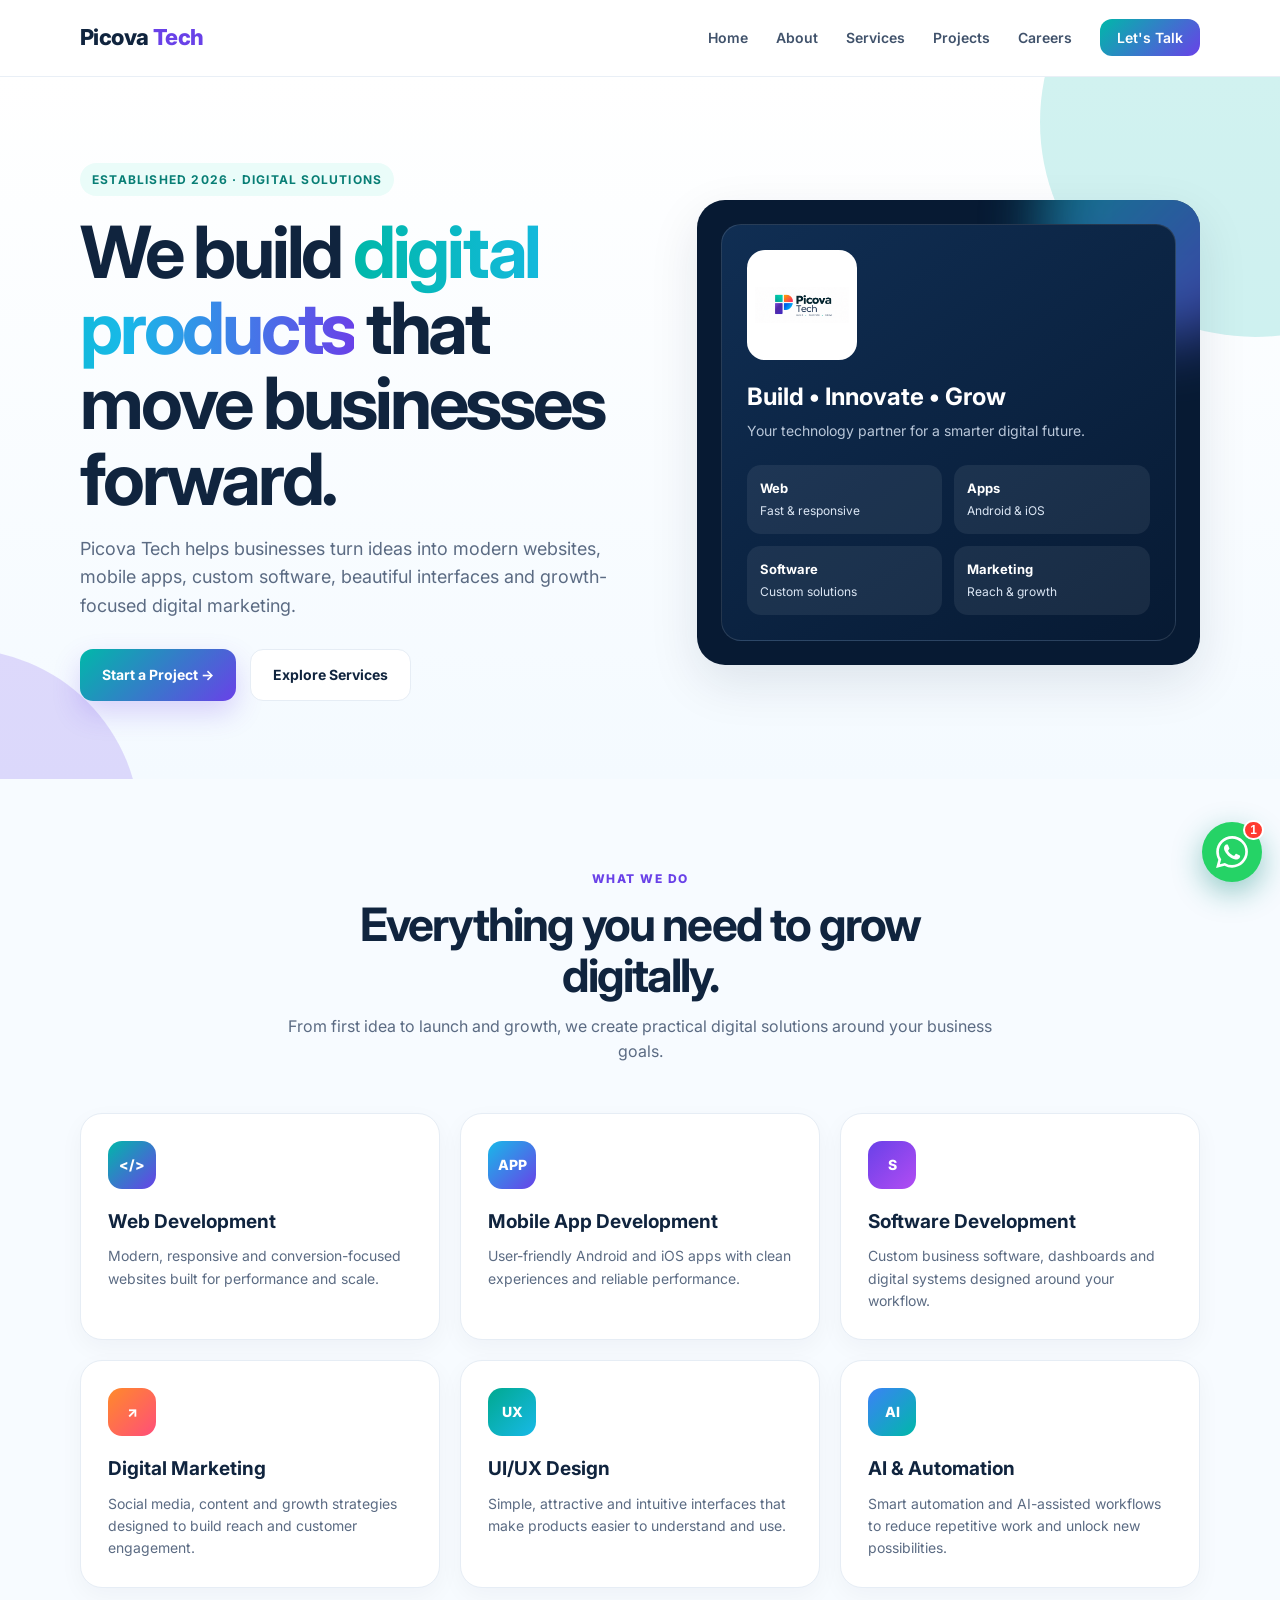
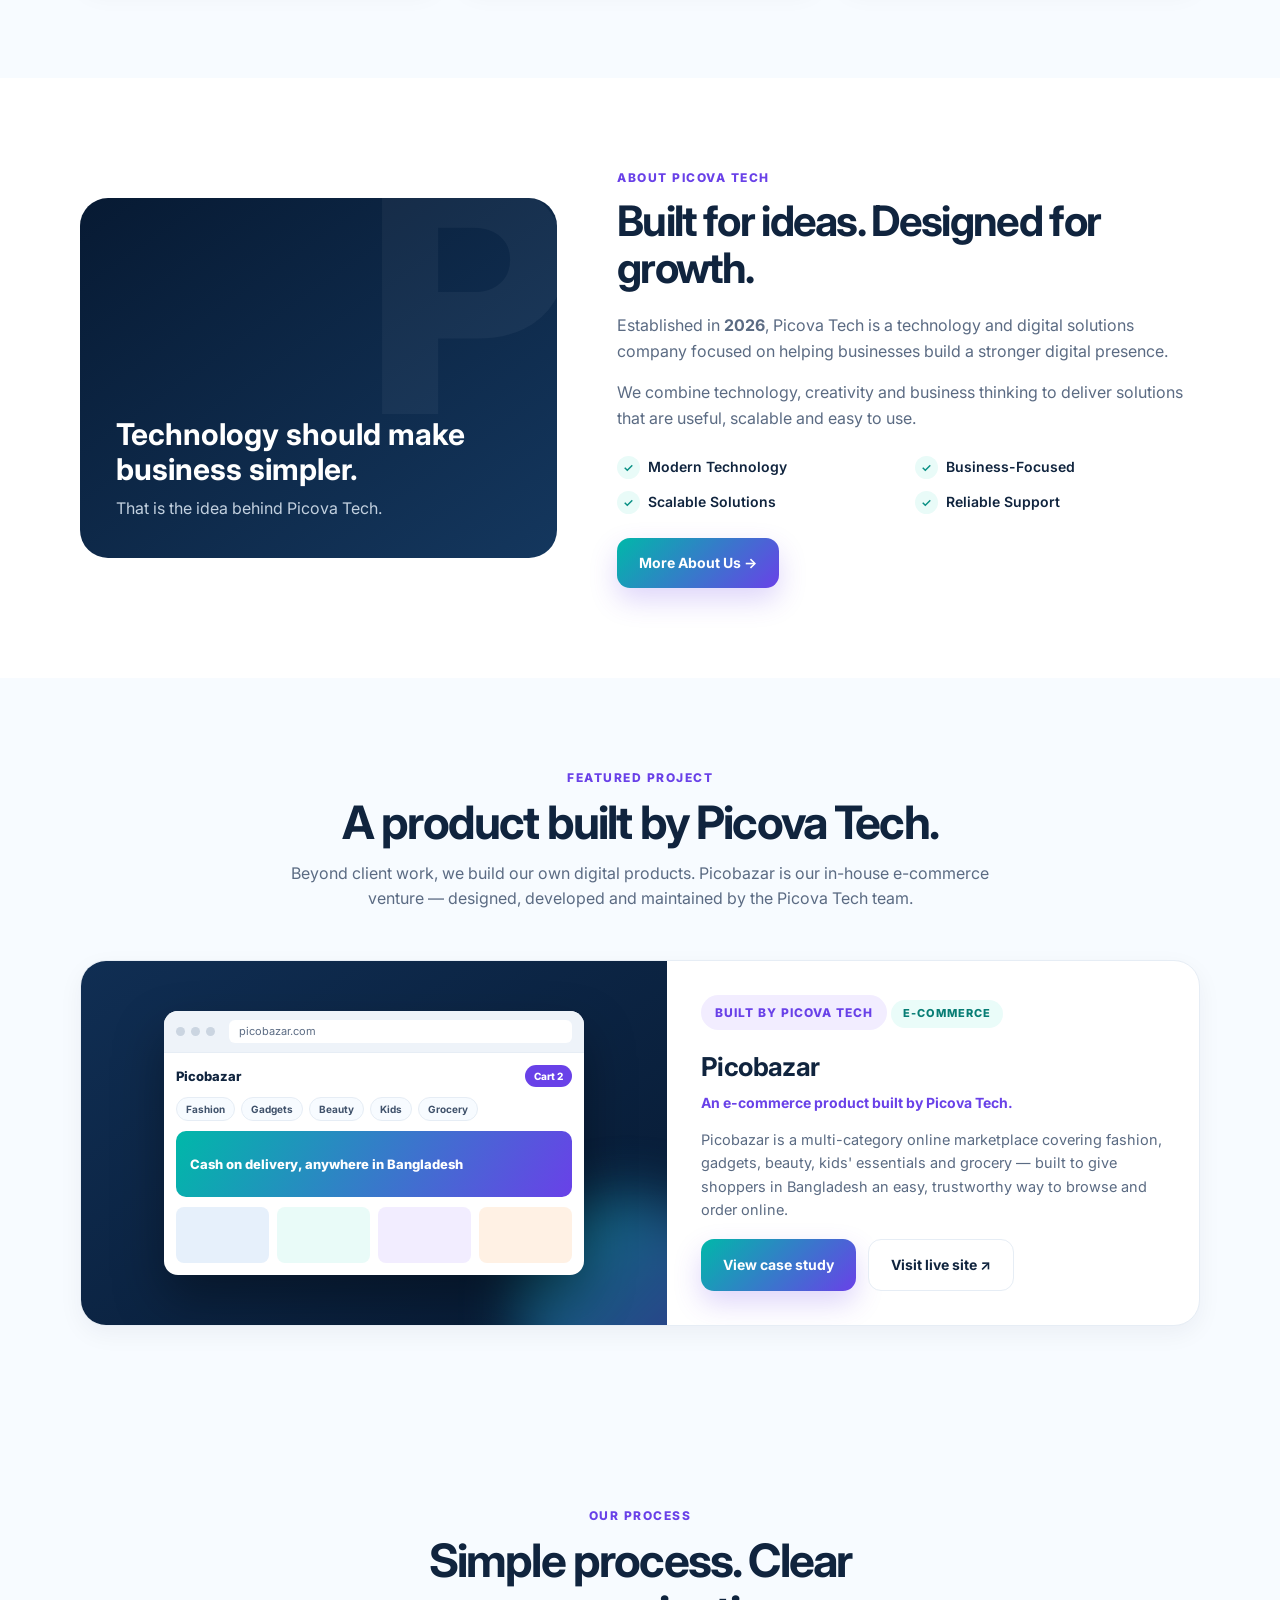
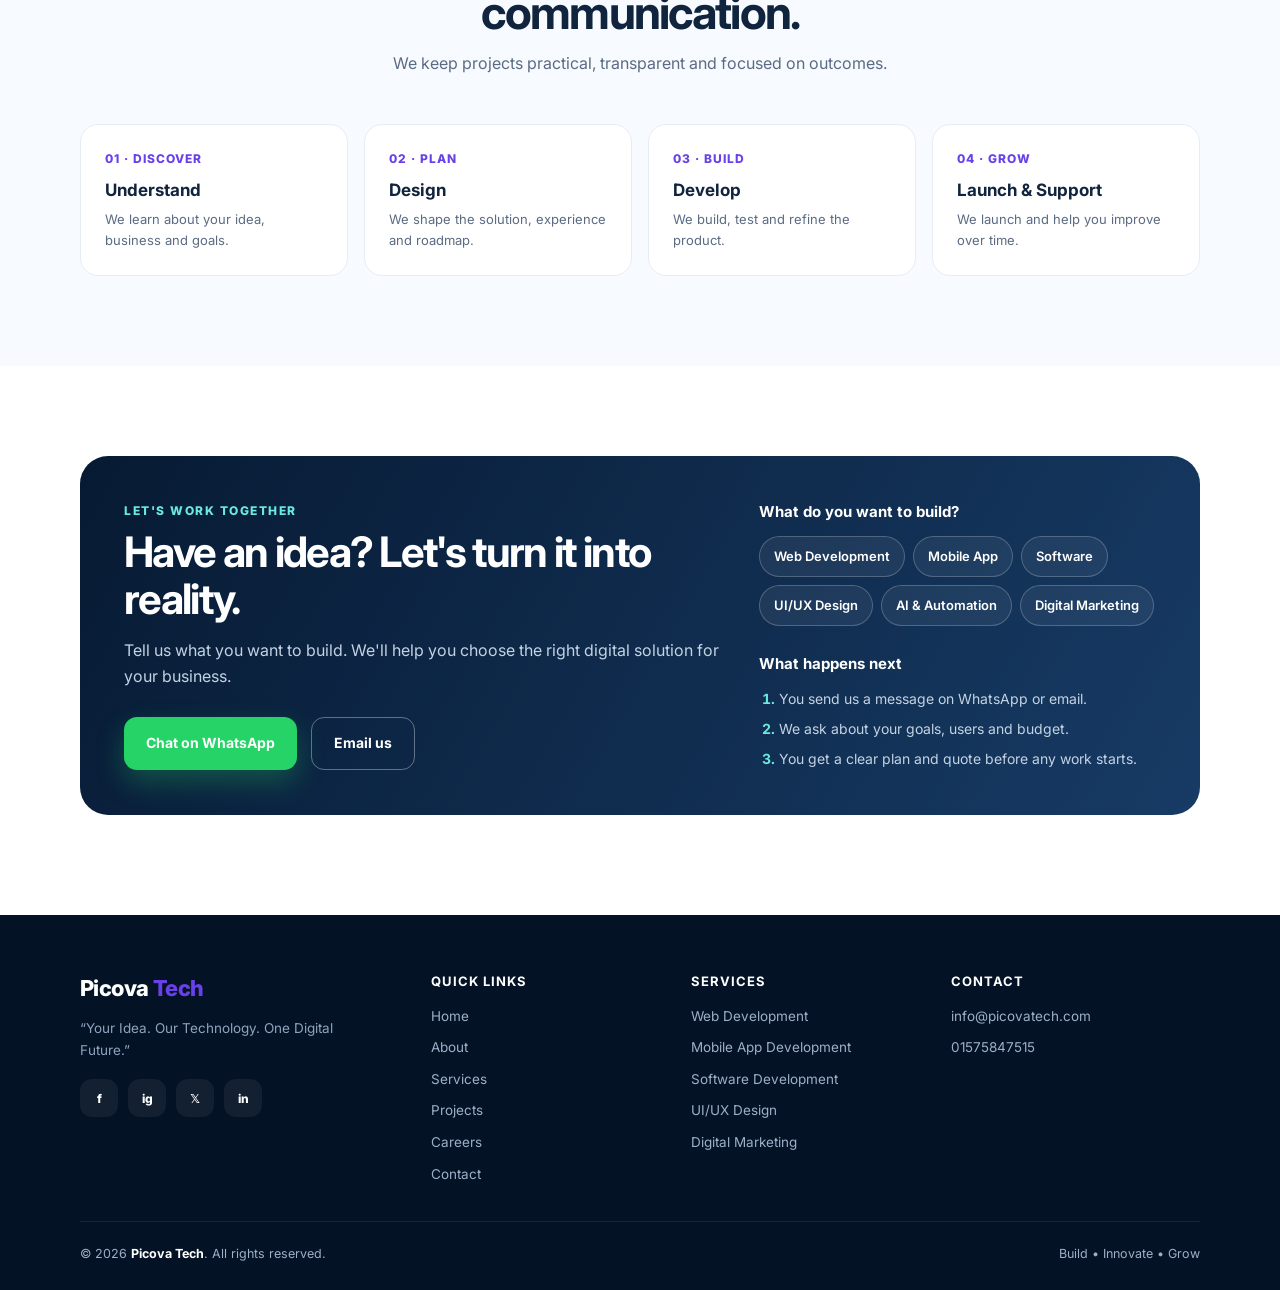
==== index.html @ dd943398 "Add files via upload" ====
<!doctype html>
<html lang="en">
<head>
  <meta charset="utf-8">
  <meta name="viewport" content="width=device-width, initial-scale=1, viewport-fit=cover">
  <meta name="theme-color" content="#071a33">
  <meta name="robots" content="index, follow">
  <link rel="canonical" href="https://www.picovatech.com/">
  <meta name="description" content="Picova Tech is a digital technology company offering web development, mobile app development, custom software, UI/UX design, AI &amp; automation, and digital marketing services. Established in 2026.">
  <title>Picova Tech | Web, App &amp; Software Development Company</title>
  <meta property="og:type" content="website">
  <meta property="og:site_name" content="Picova Tech">
  <meta property="og:title" content="Picova Tech | Web, App &amp; Software Development Company">
  <meta property="og:description" content="Modern web, mobile app, custom software, UI/UX, AI automation and digital marketing solutions by Picova Tech.">
  <meta property="og:url" content="https://www.picovatech.com/">
  <meta property="og:image" content="https://www.picovatech.com/og-image.png">
  <meta name="twitter:card" content="summary_large_image">
  <meta name="twitter:title" content="Picova Tech | Web, App &amp; Software Development Company">
  <meta name="twitter:description" content="Modern digital solutions for businesses: web, apps, software, UI/UX, AI automation and digital marketing.">
  <meta name="twitter:image" content="https://www.picovatech.com/og-image.png">
  <link rel="icon" type="image/svg+xml" href="favicon.svg">
  <link rel="preconnect" href="https://fonts.googleapis.com">
  <link rel="preconnect" href="https://fonts.gstatic.com" crossorigin>
  <link href="https://fonts.googleapis.com/css2?family=Inter:wght@400;500;600;700;800&display=swap" rel="stylesheet">
  <link rel="stylesheet" href="styles.css">

  <script type="application/ld+json">
  {
    "@context": "https://schema.org",
    "@type": "Organization",
    "name": "Picova Tech",
    "url": "https://www.picovatech.com/",
    "logo": "https://www.picovatech.com/og-image.png",
    "email": "info@picovatech.com",
    "telephone": "+8801575847515",
    "description": "Digital technology company offering web development, mobile app development, custom software, UI/UX design, AI & automation, and digital marketing services.",
    "foundingDate": "2026",
    "address": { "@type": "PostalAddress", "addressCountry": "BD" },
    "contactPoint": {
      "@type": "ContactPoint",
      "telephone": "+8801575847515",
      "email": "info@picovatech.com",
      "contactType": "customer support"
    },
    "sameAs": [
      "https://www.facebook.com/picovatech/",
      "https://www.instagram.com/picovatech/",
      "https://x.com/picovatech/",
      "https://www.linkedin.com/company/picovatech/"
    ]
  }
  </script>
</head>
<body>
<a class="skip" href="#home">Skip to content</a>

<header>
  <div class="container nav">
    <a class="brand" href="#home">Picova <span>Tech</span></a>
    <nav aria-label="Main">
      <ul id="menu">
        <li><a href="#home">Home</a></li>
        <li><a href="about.html">About</a></li>
        <li><a href="#services">Services</a></li>
        <li><a href="projects.html">Projects</a></li>
        <li><a href="careers.html">Careers</a></li>
        <li><a href="#contact" class="nav-cta">Let's Talk</a></li>
      </ul>
    </nav>
    <button class="menu-btn" type="button" aria-label="Open menu" aria-expanded="false" aria-controls="menu">☰</button>
  </div>
</header>

<main>
<section class="hero" id="home">
  <div class="container hero-grid">
    <div>
      <span class="eyebrow">Established 2026 · Digital Solutions</span>
      <h1>We build <span class="gradient">digital products</span> that move businesses forward.</h1>
      <p>Picova Tech helps businesses turn ideas into modern websites, mobile apps, custom software, beautiful interfaces and growth-focused digital marketing.</p>
      <div class="buttons">
        <a class="btn btn-primary" href="#contact">Start a Project →</a>
        <a class="btn btn-light" href="#services">Explore Services</a>
      </div>
    </div>
    <div class="hero-card">
      <div class="mock">
        <img class="mock-logo" src="picova-tech-logo.png" onerror="this.onerror=null;this.src='/favicon.svg'" width="110" height="110" alt="Picova Tech logo" loading="eager">
        <h3>Build • Innovate • Grow</h3>
        <p>Your technology partner for a smarter digital future.</p>
        <div class="mini-grid">
          <div class="mini"><b>Web</b>Fast &amp; responsive</div>
          <div class="mini"><b>Apps</b>Android &amp; iOS</div>
          <div class="mini"><b>Software</b>Custom solutions</div>
          <div class="mini"><b>Marketing</b>Reach &amp; growth</div>
        </div>
      </div>
    </div>
  </div>
</section>

<section class="services" id="services" aria-labelledby="services-title">
  <div class="container">
    <div class="section-head">
      <div class="kicker">What we do</div>
      <h2 id="services-title">Everything you need to grow digitally.</h2>
      <p>From first idea to launch and growth, we create practical digital solutions around your business goals.</p>
    </div>
    <div class="cards">
      <article class="card"><div class="icon" aria-hidden="true">&lt;/&gt;</div><h3>Web Development</h3><p>Modern, responsive and conversion-focused websites built for performance and scale.</p></article>
      <article class="card"><div class="icon" aria-hidden="true">APP</div><h3>Mobile App Development</h3><p>User-friendly Android and iOS apps with clean experiences and reliable performance.</p></article>
      <article class="card"><div class="icon" aria-hidden="true">S</div><h3>Software Development</h3><p>Custom business software, dashboards and digital systems designed around your workflow.</p></article>
      <article class="card"><div class="icon" aria-hidden="true">↗</div><h3>Digital Marketing</h3><p>Social media, content and growth strategies designed to build reach and customer engagement.</p></article>
      <article class="card"><div class="icon" aria-hidden="true">UX</div><h3>UI/UX Design</h3><p>Simple, attractive and intuitive interfaces that make products easier to understand and use.</p></article>
      <article class="card"><div class="icon" aria-hidden="true">AI</div><h3>AI &amp; Automation</h3><p>Smart automation and AI-assisted workflows to reduce repetitive work and unlock new possibilities.</p></article>
    </div>
  </div>
</section>

<section id="about">
  <div class="container about-grid">
    <div class="about-panel">
      <h3>Technology should make business simpler.</h3>
      <p>That is the idea behind Picova Tech.</p>
    </div>
    <div class="about-copy">
      <div class="section-head">
        <div class="kicker">About Picova Tech</div>
        <h2>Built for ideas. Designed for growth.</h2>
      </div>
      <p>Established in <strong>2026</strong>, Picova Tech is a technology and digital solutions company focused on helping businesses build a stronger digital presence.</p>
      <p>We combine technology, creativity and business thinking to deliver solutions that are useful, scalable and easy to use.</p>
      <div class="ticks">
        <div class="tick">Modern Technology</div>
        <div class="tick">Business-Focused</div>
        <div class="tick">Scalable Solutions</div>
        <div class="tick">Reliable Support</div>
      </div>
      <div class="buttons" style="margin-top:8px">
        <a class="btn btn-primary" href="about.html">More About Us →</a>
      </div>
    </div>
  </div>
</section>

<section class="featured-project" id="featured-project" aria-labelledby="featured-project-title">
  <div class="container">
    <div class="section-head">
      <div class="kicker">Featured project</div>
      <h2 id="featured-project-title">A product built by Picova Tech.</h2>
      <p>Beyond client work, we build our own digital products. Picobazar is our in-house e-commerce venture &mdash; designed, developed and maintained by the Picova Tech team.</p>
    </div>
    <div class="project-card">
      <div class="project-media has-mock">
        <div class="browser" role="img" aria-label="Picobazar storefront preview">
          <div class="browser-bar"><i></i><i></i><i></i><span class="browser-url">picobazar.com</span></div>
          <div class="shop">
            <div class="shop-nav">Picobazar<span>Cart 2</span></div>
            <div class="shop-chips"><b>Fashion</b><b>Gadgets</b><b>Beauty</b><b>Kids</b><b>Grocery</b></div>
            <div class="shop-banner">Cash on delivery, anywhere in Bangladesh</div>
            <div class="shop-grid"><div></div><div></div><div></div><div></div></div>
          </div>
        </div>
      </div>
      <div class="project-body">
        <span class="rel-badge">Built by Picova Tech</span>
        <span class="project-cat">E-commerce</span>
        <h3>Picobazar</h3>
        <p class="project-tagline">An e-commerce product built by Picova Tech.</p>
        <p class="desc">Picobazar is a multi-category online marketplace covering fashion, gadgets, beauty, kids' essentials and grocery &mdash; built to give shoppers in Bangladesh an easy, trustworthy way to browse and order online.</p>
        <div class="project-actions">
          <a class="btn btn-primary" href="picobazar.html">View case study</a>
          <a class="btn btn-light" href="https://picobazar.com/" target="_blank" rel="noopener noreferrer">Visit live site ↗</a>
        </div>
      </div>
    </div>
  </div>
</section>

<section class="process" id="process">
  <div class="container">
    <div class="section-head">
      <div class="kicker">Our process</div>
      <h2>Simple process. Clear communication.</h2>
      <p>We keep projects practical, transparent and focused on outcomes.</p>
    </div>
    <div class="steps">
      <div class="step"><div class="num">01 · DISCOVER</div><h3>Understand</h3><p>We learn about your idea, business and goals.</p></div>
      <div class="step"><div class="num">02 · PLAN</div><h3>Design</h3><p>We shape the solution, experience and roadmap.</p></div>
      <div class="step"><div class="num">03 · BUILD</div><h3>Develop</h3><p>We build, test and refine the product.</p></div>
      <div class="step"><div class="num">04 · GROW</div><h3>Launch &amp; Support</h3><p>We launch and help you improve over time.</p></div>
    </div>
  </div>
</section>

<section class="contact" id="contact">
  <div class="container">
    <div class="contact-box">
      <div>
        <div class="kicker">Let's work together</div>
        <h2>Have an idea? Let's turn it into reality.</h2>
        <p>Tell us what you want to build. We'll help you choose the right digital solution for your business.</p>
        <div class="buttons">
          <a class="btn btn-primary" href="https://wa.me/8801575847515?text=Hello%20Picova%20Tech!%20I%20have%20a%20project%20idea." target="_blank" rel="noopener noreferrer">Chat on WhatsApp</a>
          <a class="btn btn-ghost" href="mailto:info@picovatech.com?subject=New%20project%20enquiry">Email us</a>
        </div>
      </div>
      <div class="contact-side">
        <h3>What do you want to build?</h3>
        <div class="picks"><a class="pick" href="https://wa.me/8801575847515?text=Hello%20Picova%20Tech%21%20I%20am%20interested%20in%20Web%20Development." target="_blank" rel="noopener noreferrer">Web Development</a><a class="pick" href="https://wa.me/8801575847515?text=Hello%20Picova%20Tech%21%20I%20am%20interested%20in%20Mobile%20App." target="_blank" rel="noopener noreferrer">Mobile App</a><a class="pick" href="https://wa.me/8801575847515?text=Hello%20Picova%20Tech%21%20I%20am%20interested%20in%20Software." target="_blank" rel="noopener noreferrer">Software</a><a class="pick" href="https://wa.me/8801575847515?text=Hello%20Picova%20Tech%21%20I%20am%20interested%20in%20UI/UX%20Design." target="_blank" rel="noopener noreferrer">UI/UX Design</a><a class="pick" href="https://wa.me/8801575847515?text=Hello%20Picova%20Tech%21%20I%20am%20interested%20in%20AI%20%26%20Automation." target="_blank" rel="noopener noreferrer">AI &amp; Automation</a><a class="pick" href="https://wa.me/8801575847515?text=Hello%20Picova%20Tech%21%20I%20am%20interested%20in%20Digital%20Marketing." target="_blank" rel="noopener noreferrer">Digital Marketing</a></div>
        <h3>What happens next</h3>
        <ol class="next">
          <li>You send us a message on WhatsApp or email.</li>
          <li>We ask about your goals, users and budget.</li>
          <li>You get a clear plan and quote before any work starts.</li>
        </ol>
      </div>
    </div>
  </div>
</section>
</main>

<footer>
  <div class="container">
    <div class="footer-grid">
      <div class="footer-brand">
        <a class="brand" href="#home">Picova <span>Tech</span></a>
        <p>&ldquo;Your Idea. Our Technology. One Digital Future.&rdquo;</p>
        <div class="social">
          <a href="https://www.facebook.com/picovatech/" target="_blank" rel="noopener noreferrer" aria-label="Picova Tech on Facebook">f</a>
          <a href="https://www.instagram.com/picovatech/" target="_blank" rel="noopener noreferrer" aria-label="Picova Tech on Instagram">ig</a>
          <a href="https://x.com/picovatech/" target="_blank" rel="noopener noreferrer" aria-label="Picova Tech on X">𝕏</a>
          <a href="https://www.linkedin.com/company/picovatech/" target="_blank" rel="noopener noreferrer" aria-label="Picova Tech on LinkedIn">in</a>
        </div>
      </div>
      <div class="footer-col">
        <h4>Quick Links</h4>
        <ul>
          <li><a href="#home">Home</a></li>
          <li><a href="about.html">About</a></li>
          <li><a href="#services">Services</a></li>
          <li><a href="projects.html">Projects</a></li>
          <li><a href="careers.html">Careers</a></li>
          <li><a href="#contact">Contact</a></li>
        </ul>
      </div>
      <div class="footer-col">
        <h4>Services</h4>
        <ul>
          <li><a href="#services">Web Development</a></li>
          <li><a href="#services">Mobile App Development</a></li>
          <li><a href="#services">Software Development</a></li>
          <li><a href="#services">UI/UX Design</a></li>
          <li><a href="#services">Digital Marketing</a></li>
        </ul>
      </div>
      <div class="footer-col">
        <h4>Contact</h4>
        <ul>
          <li class="contact-item"><a href="mailto:info@picovatech.com">info@picovatech.com</a></li>
          <li class="contact-item"><a href="tel:+8801575847515">01575847515</a></li>
        </ul>
      </div>
    </div>
    <div class="foot-bottom">
      <div>© <span id="year">2026</span> <strong style="color:#fff">Picova Tech</strong>. All rights reserved.</div>
      <div>Build • Innovate • Grow</div>
    </div>
  </div>
</footer>

<!-- ===== WhatsApp chat widget ===== -->
<div class="wa-teaser" id="waTeaser" role="status">
  <span class="wa-teaser-text">👋 Have a project in mind? Chat with us on WhatsApp.</span>
  <button type="button" aria-label="Dismiss">×</button>
</div>

<section class="wa-panel" id="waPanel" role="dialog" aria-label="Chat with Picova Tech on WhatsApp" aria-hidden="true" style="padding:0">
  <div class="wa-head">
    <div class="wa-avatar" aria-hidden="true">P</div>
    <div class="wa-head-info"><strong>Picova Tech</strong><span>Online on WhatsApp</span></div>
    <button class="wa-close" type="button" aria-label="Close chat">×</button>
  </div>
  <div class="wa-body" id="waBody" aria-live="polite"></div>
  <div class="wa-foot">
    <div class="wa-form">
      <textarea class="wa-input" id="waInput" rows="1" placeholder="Type your message…" aria-label="Your message"></textarea>
      <button class="wa-send" id="waSend" type="button" aria-label="Send on WhatsApp">
        <svg viewBox="0 0 24 24" aria-hidden="true"><path d="M2.01 21 23 12 2.01 3 2 10l15 2-15 2z"/></svg>
      </button>
    </div>
    <p class="wa-note">Your message will open in WhatsApp.</p>
  </div>
</section>

<button class="wa-fab" id="waFab" type="button" aria-label="Chat on WhatsApp" aria-expanded="false" aria-controls="waPanel">
  <svg viewBox="0 0 24 24" aria-hidden="true"><path d="M17.472 14.382c-.297-.149-1.758-.867-2.03-.967-.273-.099-.471-.148-.67.15-.197.297-.767.966-.94 1.164-.173.199-.347.223-.644.075-.297-.15-1.255-.463-2.39-1.475-.883-.788-1.48-1.761-1.653-2.059-.173-.297-.018-.458.13-.606.134-.133.298-.347.446-.52.149-.174.198-.298.298-.497.099-.198.05-.371-.025-.52-.075-.149-.669-1.612-.916-2.207-.242-.579-.487-.5-.669-.51-.173-.008-.371-.01-.57-.01-.198 0-.52.074-.792.372-.272.297-1.04 1.016-1.04 2.479 0 1.462 1.065 2.875 1.213 3.074.149.198 2.096 3.2 5.077 4.487.709.306 1.262.489 1.694.625.712.227 1.36.195 1.871.118.571-.085 1.758-.719 2.006-1.413.248-.694.248-1.289.173-1.413-.074-.124-.272-.198-.57-.347m-5.421 7.403h-.004a9.87 9.87 0 01-5.031-1.378l-.361-.214-3.741.982.998-3.648-.235-.374a9.86 9.86 0 01-1.51-5.26c.001-5.45 4.436-9.884 9.888-9.884 2.64 0 5.122 1.03 6.988 2.898a9.825 9.825 0 012.893 6.994c-.003 5.45-4.437 9.884-9.885 9.884m8.413-18.297A11.815 11.815 0 0012.05 0C5.495 0 .16 5.335.157 11.892c0 2.096.547 4.142 1.588 5.945L.057 24l6.305-1.654a11.882 11.882 0 005.683 1.448h.005c6.554 0 11.89-5.335 11.893-11.893a11.821 11.821 0 00-3.48-8.413z"/></svg>
  <span class="wa-x" aria-hidden="true">×</span>
  <span class="wa-badge" id="waBadge">1</span>
</button>

<script src="main.js" defer></script>
</body>
</html>
---- styles.css ----
:root{
      --navy:#071a33;--ink:#10243e;--muted:#5b6b83;--teal:#00b8a9;--cyan:#18b9e8;--purple:#6941e8;--orange:#ff8a2a;
      --bg:#f7fbff;--white:#fff;--line:#e6edf5;--shadow:0 18px 50px rgba(8,29,57,.10);
      --wa:#25d366;--wa-dark:#128c7e;--header-h:76px
    }
    *,*::before,*::after{box-sizing:border-box}
    html{scroll-behavior:smooth;-webkit-text-size-adjust:100%}
    body{margin:0;font-family:Inter,system-ui,-apple-system,"Segoe UI",Roboto,sans-serif;color:var(--ink);background:var(--white);line-height:1.6;overflow-x:hidden}
    img{max-width:100%;height:auto}
    a{text-decoration:none;color:inherit}
    .container{width:min(1120px,92%);margin-inline:auto}
    :focus-visible{outline:3px solid var(--purple);outline-offset:3px;border-radius:6px}
    .skip{position:absolute;left:-999px;top:8px;background:#fff;color:var(--navy);padding:10px 14px;border-radius:8px;z-index:100;font-weight:700}
    .skip:focus{left:8px}

    /* Header */
    header{position:sticky;top:0;z-index:40;background:rgba(255,255,255,.92);-webkit-backdrop-filter:blur(14px);backdrop-filter:blur(14px);border-bottom:1px solid rgba(230,237,245,.85)}
    .nav{height:var(--header-h);display:flex;align-items:center;justify-content:space-between;gap:16px}
    .brand{font-weight:800;font-size:22px;letter-spacing:-.6px;white-space:nowrap}
    .brand span{color:var(--purple)}
    nav ul{display:flex;align-items:center;gap:28px;list-style:none;margin:0;padding:0;font-size:14px;font-weight:600;color:#40526b}
    nav a:hover{color:var(--purple)}
    nav a.nav-cta{padding:10px 17px;border-radius:12px;color:#fff;background:linear-gradient(135deg,var(--teal),var(--purple))}
    nav a.nav-cta:hover{color:#fff;filter:brightness(1.06)}
    .menu-btn{display:none;width:44px;height:44px;border:1px solid var(--line);background:#fff;border-radius:12px;font-size:22px;line-height:1;cursor:pointer;color:var(--navy);place-items:center}

    /* Hero */
    section{padding:90px 0;scroll-margin-top:var(--header-h)}
    .hero{position:relative;overflow:hidden;background:linear-gradient(180deg,#fff 0%,#f4faff 100%);padding:86px 0 78px}
    .hero::before,.hero::after{content:"";position:absolute;border-radius:50%;opacity:.18;pointer-events:none}
    .hero::before{width:430px;height:430px;background:var(--teal);right:-190px;top:-170px}
    .hero::after{width:360px;height:360px;background:var(--purple);left:-220px;bottom:-230px}
    .hero-grid{display:grid;grid-template-columns:1.05fr .95fr;gap:60px;align-items:center;position:relative;z-index:1}
    .eyebrow{display:inline-flex;gap:8px;align-items:center;padding:7px 12px;border-radius:999px;background:#eafcf9;color:#087e75;font-size:12px;font-weight:700;text-transform:uppercase;letter-spacing:1.2px}
    .hero h1{font-size:clamp(38px,7.2vw,72px);line-height:1.05;letter-spacing:-.045em;margin:18px 0;overflow-wrap:break-word}
    .gradient{background:linear-gradient(90deg,var(--teal),var(--cyan),var(--purple));-webkit-background-clip:text;background-clip:text;color:transparent;-webkit-text-fill-color:transparent}
    .hero p{font-size:18px;color:var(--muted);max-width:620px}
    .buttons{display:flex;gap:14px;flex-wrap:wrap;margin-top:28px}
    .btn{display:inline-flex;align-items:center;justify-content:center;padding:14px 22px;min-height:48px;border-radius:13px;font-weight:700;font-size:14px;border:1px solid var(--line);transition:transform .2s}
    .btn:hover{transform:translateY(-2px)}
    .btn-primary{color:#fff;border:none;background:linear-gradient(135deg,var(--teal),var(--purple));box-shadow:0 12px 28px rgba(105,65,232,.22)}
    .btn-light{background:#fff}
    .hero-card{background:#071a33;border-radius:28px;padding:24px;box-shadow:var(--shadow);color:#fff;position:relative;overflow:hidden}
    .hero-card::after{content:"";position:absolute;width:240px;height:240px;border-radius:50%;right:-80px;top:-100px;background:linear-gradient(135deg,var(--teal),var(--purple));opacity:.7;filter:blur(30px);pointer-events:none}
    .mock{background:linear-gradient(145deg,#102e53,#071a33);border:1px solid rgba(255,255,255,.12);border-radius:20px;padding:25px;position:relative;z-index:1}
    .mock-logo{width:110px;height:110px;object-fit:contain;background:#fff;border-radius:18px;padding:8px;display:block}
    .hero-card h3{font-size:24px;margin:18px 0 4px}
    .hero-card p{font-size:14px;color:#b9c7d9;margin:0}
    .mini-grid{display:grid;grid-template-columns:repeat(2,1fr);gap:12px;margin-top:22px}
    .mini{padding:13px;border-radius:14px;background:rgba(255,255,255,.07);font-size:12px;color:#dbe6f4}
    .mini b{display:block;color:#fff;font-size:13px;margin-bottom:3px}

    /* Section heads */
    .section-head{text-align:center;max-width:720px;margin:0 auto 48px}
    .kicker{color:var(--purple);font-size:12px;font-weight:800;text-transform:uppercase;letter-spacing:1.5px}
    .section-head h2{font-size:clamp(28px,4.4vw,46px);line-height:1.12;letter-spacing:-.04em;margin:10px 0 12px}
    .section-head p{color:var(--muted);margin:0}

    /* Services */
    .services{background:var(--bg)}
    .cards{display:grid;grid-template-columns:repeat(3,1fr);gap:20px}
    .card{background:#fff;border:1px solid var(--line);border-radius:22px;padding:27px;transition:transform .25s,box-shadow .25s;box-shadow:0 8px 24px rgba(8,29,57,.04)}
    .card:hover{transform:translateY(-5px);box-shadow:var(--shadow)}
    .icon{width:48px;height:48px;border-radius:14px;display:grid;place-items:center;color:#fff;font-weight:800;font-size:14px;margin-bottom:18px;background:linear-gradient(135deg,var(--teal),var(--purple))}
    .card:nth-child(2) .icon{background:linear-gradient(135deg,var(--cyan),var(--purple))}
    .card:nth-child(3) .icon{background:linear-gradient(135deg,var(--purple),#b24cf3)}
    .card:nth-child(4) .icon{background:linear-gradient(135deg,var(--orange),#ff4e7a)}
    .card:nth-child(5) .icon{background:linear-gradient(135deg,#00a98f,var(--cyan))}
    .card:nth-child(6) .icon{background:linear-gradient(135deg,#3b82f6,var(--teal))}
    .card h3{margin:0 0 8px;font-size:19px}
    .card p{color:var(--muted);font-size:14px;margin:0}

    /* About */
    .about-grid{display:grid;grid-template-columns:.9fr 1.1fr;gap:60px;align-items:center}
    .about-panel{border-radius:28px;background:linear-gradient(145deg,#071a33,#14375e);padding:36px;color:#fff;min-height:360px;display:flex;flex-direction:column;justify-content:flex-end;position:relative;overflow:hidden}
    .about-panel::before{content:"P";position:absolute;right:-15px;top:-60px;font-size:320px;line-height:1;font-weight:800;color:rgba(255,255,255,.045)}
    .about-panel h3{font-size:30px;line-height:1.15;margin:0 0 10px;position:relative}
    .about-panel p{color:#c2d0df;position:relative;margin:0}
    .about-copy .section-head{text-align:left;margin:0 0 22px}
    .about-copy h2{font-size:clamp(28px,4.4vw,42px)}
    .about-copy p{color:var(--muted)}
    .ticks{display:grid;grid-template-columns:1fr 1fr;gap:12px;margin:24px 0}
    .tick{font-size:14px;font-weight:600}
    .tick::before{content:"✓";display:inline-grid;place-items:center;width:23px;height:23px;margin-right:8px;border-radius:50%;background:#e9fbf8;color:#078f83;font-size:12px}

    /* Process */
    .process{background:var(--bg)}
    .steps{display:grid;grid-template-columns:repeat(4,1fr);gap:16px}
    .step{padding:24px;background:#fff;border:1px solid var(--line);border-radius:18px}
    .num{font-size:12px;font-weight:800;color:var(--purple);letter-spacing:1px}
    .step h3{margin:9px 0 5px;font-size:17px}
    .step p{font-size:13px;color:var(--muted);margin:0}

    /* Contact */
    .contact{padding-bottom:100px}
    .contact-box{border-radius:28px;padding:44px;background:linear-gradient(120deg,#071a33,#173b65);color:#fff;display:grid;grid-template-columns:1.2fr .8fr;gap:40px;align-items:center}
    .contact-box .kicker{color:#6be9de}
    .contact-box h2{font-size:clamp(28px,4.4vw,42px);line-height:1.12;letter-spacing:-.04em;margin:8px 0 12px}
    .contact-box p{color:#c4d3e3}
    .contact-links{display:grid;gap:11px;min-width:0}
    .contact-link{display:block;padding:13px 15px;border:1px solid rgba(255,255,255,.13);background:rgba(255,255,255,.06);border-radius:12px;font-size:14px;overflow-wrap:anywhere;transition:background .2s}
    a.contact-link:hover{background:rgba(255,255,255,.12)}
    .contact-link b{display:block;color:#fff;font-size:11px;text-transform:uppercase;letter-spacing:1px;margin-bottom:2px}
    .social{display:flex;gap:10px;flex-wrap:wrap;margin-top:22px}
    .social a{width:44px;height:44px;border-radius:12px;display:grid;place-items:center;background:#fff;color:var(--navy);font-size:13px;font-weight:800}
    .social a:hover{background:#dffcf8;color:#078f83}

    footer{background:#041225;color:#9db0c8;padding:28px 0;font-size:13px}
    .foot{display:flex;justify-content:space-between;gap:20px;align-items:center;flex-wrap:wrap}
    .foot strong{color:#fff}

    /* ===== WhatsApp chat widget ===== */
    .wa-fab{position:fixed;right:max(18px,env(safe-area-inset-right));bottom:max(18px,env(safe-area-inset-bottom));z-index:60;width:60px;height:60px;border:0;border-radius:50%;background:var(--wa);color:#fff;cursor:pointer;display:grid;place-items:center;box-shadow:0 10px 30px rgba(18,140,126,.45);transition:transform .2s}
    .wa-fab:hover{transform:scale(1.07)}
    .wa-fab svg{width:32px;height:32px;fill:currentColor}
    .wa-fab .wa-x{display:none;font-size:26px;line-height:1}
    .wa-fab.open svg{display:none}
    .wa-fab.open .wa-x{display:block}
    .wa-badge{position:absolute;top:-2px;right:-2px;min-width:20px;height:20px;padding:0 5px;border-radius:999px;background:#ff3b30;color:#fff;font-size:12px;font-weight:700;display:grid;place-items:center;border:2px solid #fff}
    .wa-fab.open .wa-badge{display:none}
    .wa-teaser{position:fixed;right:max(18px,env(safe-area-inset-right));bottom:calc(max(18px,env(safe-area-inset-bottom)) + 74px);z-index:60;max-width:240px;background:#fff;color:var(--ink);border:1px solid var(--line);border-radius:16px 16px 4px 16px;padding:12px 34px 12px 14px;font-size:14px;font-weight:600;box-shadow:var(--shadow);opacity:0;transform:translateY(8px);pointer-events:none;transition:.3s}
    .wa-teaser.show{opacity:1;transform:none;pointer-events:auto}
    .wa-teaser button{position:absolute;top:2px;right:2px;width:30px;height:30px;border:0;background:none;color:#8a99ad;font-size:18px;cursor:pointer}
    .wa-teaser .wa-teaser-text{cursor:pointer}

    .wa-panel{position:fixed;right:max(18px,env(safe-area-inset-right));bottom:calc(max(18px,env(safe-area-inset-bottom)) + 74px);z-index:60;width:360px;max-width:calc(100vw - 24px);height:min(560px,calc(100dvh - 120px));display:flex;flex-direction:column;background:#fff;border-radius:20px;overflow:hidden;box-shadow:0 24px 70px rgba(7,26,51,.28);border:1px solid var(--line);opacity:0;visibility:hidden;transform:translateY(14px) scale(.98);transform-origin:bottom right;transition:opacity .25s,transform .25s,visibility .25s}
    .wa-panel.open{opacity:1;visibility:visible;transform:none}
    .wa-head{display:flex;align-items:center;gap:12px;padding:14px 16px;background:linear-gradient(135deg,var(--wa-dark),#0b6b5f);color:#fff}
    .wa-avatar{width:42px;height:42px;border-radius:50%;background:#fff;display:grid;place-items:center;color:var(--purple);font-weight:800;flex:none}
    .wa-head-info{flex:1;min-width:0;line-height:1.25}
    .wa-head-info strong{display:block;font-size:15px}
    .wa-head-info span{font-size:12px;opacity:.9;display:flex;align-items:center;gap:6px}
    .wa-head-info span::before{content:"";width:8px;height:8px;border-radius:50%;background:#7dffb0}
    .wa-close{width:36px;height:36px;border:0;border-radius:10px;background:rgba(255,255,255,.14);color:#fff;font-size:20px;cursor:pointer}
    .wa-body{flex:1;overflow-y:auto;padding:16px;background:#efeae2;display:flex;flex-direction:column;gap:10px;overscroll-behavior:contain}
    .wa-msg{max-width:86%;padding:9px 12px;border-radius:12px;font-size:14px;line-height:1.45;box-shadow:0 1px 1px rgba(0,0,0,.08);overflow-wrap:anywhere;white-space:pre-wrap}
    .wa-msg.bot{align-self:flex-start;background:#fff;border-top-left-radius:3px}
    .wa-msg.user{align-self:flex-end;background:#d9fdd3;border-top-right-radius:3px}
    .wa-typing{align-self:flex-start;background:#fff;border-radius:12px;border-top-left-radius:3px;padding:12px 14px;display:flex;gap:4px}
    .wa-typing i{width:7px;height:7px;border-radius:50%;background:#9aa7b5;animation:wa-bounce 1s infinite}
    .wa-typing i:nth-child(2){animation-delay:.15s}.wa-typing i:nth-child(3){animation-delay:.3s}
    @keyframes wa-bounce{0%,60%,100%{transform:translateY(0);opacity:.5}30%{transform:translateY(-4px);opacity:1}}
    .wa-chips{display:flex;flex-wrap:wrap;gap:8px;align-self:flex-start}
    .wa-chip{border:1px solid var(--wa-dark);background:#fff;color:var(--wa-dark);padding:8px 12px;border-radius:999px;font:600 13px Inter,system-ui,sans-serif;cursor:pointer;min-height:36px}
    .wa-chip:hover{background:var(--wa-dark);color:#fff}
    .wa-foot{padding:10px;background:#f6f6f6;border-top:1px solid var(--line)}
    .wa-form{display:flex;gap:8px;align-items:flex-end}
    .wa-input{flex:1;min-width:0;resize:none;border:1px solid #d5dbe3;border-radius:22px;padding:11px 14px;font:16px/1.3 Inter,system-ui,sans-serif;max-height:96px;background:#fff;color:var(--ink)}
    .wa-input:focus{outline:2px solid var(--wa-dark);outline-offset:0;border-color:transparent}
    .wa-send{flex:none;width:44px;height:44px;border:0;border-radius:50%;background:var(--wa);color:#fff;cursor:pointer;display:grid;place-items:center}
    .wa-send svg{width:20px;height:20px;fill:currentColor}
    .wa-note{margin:8px 4px 0;font-size:11px;color:#728198;text-align:center}

    /* ===== Tablet ===== */
    @media(max-width:1000px){
      .hero-grid{gap:40px}
      .about-grid{gap:40px}
      .steps{grid-template-columns:repeat(2,1fr)}
    }

    /* ===== Mobile menu + stacking ===== */
    @media(max-width:850px){
      :root{--header-h:68px}
      .menu-btn{display:grid}
      nav ul{display:none;position:absolute;left:4%;right:4%;top:calc(100% + 8px);flex-direction:column;align-items:stretch;gap:0;background:#fff;border:1px solid var(--line);border-radius:16px;padding:10px;box-shadow:var(--shadow)}
      nav ul.mobile-open{display:flex}
      nav ul li a{display:block;padding:14px 12px;border-radius:10px}
      nav ul li a:not(.nav-cta):hover{background:var(--bg)}
      nav a.nav-cta{text-align:center;margin-top:6px}
      section{padding:72px 0}
      .hero{padding:56px 0 60px}
      .hero-grid,.about-grid,.contact-box{grid-template-columns:1fr}
      .hero p{max-width:none}
      .hero-card{max-width:600px;width:100%;margin-inline:auto}
      .cards{grid-template-columns:1fr 1fr}
      .about-panel{min-height:260px}
      .contact-box{padding:34px}
    }

    /* ===== Phones ===== */
    @media(max-width:560px){
      .brand{font-size:19px}
      .hero{padding:44px 0 52px}
      .hero p{font-size:16px}
      .eyebrow{font-size:11px;letter-spacing:.8px}
      .buttons .btn{flex:1 1 100%}
      .cards,.steps,.ticks{grid-template-columns:1fr}
      section{padding:60px 0}
      .section-head{margin-bottom:34px}
      .card{padding:22px}
      .about-panel{padding:26px;min-height:220px}
      .about-panel h3{font-size:24px}
      .about-panel::before{font-size:220px}
      .contact{padding-bottom:70px}
      .contact-box{padding:26px 20px;border-radius:22px}
      .foot{flex-direction:column;align-items:flex-start;gap:8px}
      .hero-card{padding:16px;border-radius:22px}
      .mock{padding:18px}
      .mock-logo{width:90px;height:90px}

      /* chat becomes a bottom sheet */
      .wa-panel{right:0;left:0;bottom:0;width:100%;max-width:none;height:min(86dvh,640px);border-radius:20px 20px 0 0;padding-bottom:env(safe-area-inset-bottom)}
      .wa-teaser{right:12px;bottom:calc(max(14px,env(safe-area-inset-bottom)) + 70px);max-width:210px}
      .wa-fab{right:14px;bottom:max(14px,env(safe-area-inset-bottom));width:56px;height:56px}
      .wa-fab.open{opacity:0;pointer-events:none}
    }
    @media(max-width:360px){
      .hero h1{font-size:34px}
      .mini-grid{grid-template-columns:1fr}
    }
    @media(prefers-reduced-motion:reduce){
      html{scroll-behavior:auto}
      *,*::before,*::after{animation:none!important;transition:none!important}
    }

/* ===================================================================
   Added for: About / Projects / Picobazar / Careers pages
   (New components below reuse existing design tokens — no colors,
   radii, spacing or fonts were introduced outside the palette above.)
   =================================================================== */

/* Sub-page header (About / Projects / Careers / Picobazar) */
.page-hero{position:relative;overflow:hidden;background:linear-gradient(180deg,#fff 0%,#f4faff 100%);padding:64px 0 56px;text-align:center}
.page-hero::before,.page-hero::after{content:"";position:absolute;border-radius:50%;opacity:.16;pointer-events:none}
.page-hero::before{width:380px;height:380px;background:var(--teal);right:-170px;top:-160px}
.page-hero::after{width:320px;height:320px;background:var(--purple);left:-190px;bottom:-200px}
.page-hero .container{position:relative;z-index:1}
.breadcrumb{display:flex;justify-content:center;gap:8px;font-size:13px;font-weight:600;color:var(--muted);margin-bottom:14px}
.breadcrumb a:hover{color:var(--purple)}
.page-hero h1{font-size:clamp(32px,5.6vw,52px);line-height:1.1;letter-spacing:-.04em;margin:6px 0 14px}
.page-hero > .container > p{color:var(--muted);font-size:17px;max-width:640px;margin:0 auto}

/* Mission / Vision */
.mv-grid{display:grid;grid-template-columns:1fr 1fr;gap:20px;margin-top:10px}
.mv-card{background:#fff;border:1px solid var(--line);border-radius:22px;padding:30px;box-shadow:0 8px 24px rgba(8,29,57,.04)}
.mv-card .icon{margin-bottom:16px}
.mv-card h3{margin:0 0 10px;font-size:20px}
.mv-card p{margin:0;color:var(--muted);font-size:14px}

/* Why Picova Tech - value cards */
.value-grid{display:grid;grid-template-columns:repeat(5,1fr);gap:16px}
.value-card{background:#fff;border:1px solid var(--line);border-radius:18px;padding:22px 18px;text-align:center;transition:transform .25s,box-shadow .25s}
.value-card:hover{transform:translateY(-5px);box-shadow:var(--shadow)}
.value-card .v-icon{width:44px;height:44px;margin:0 auto 14px;border-radius:13px;display:grid;place-items:center;color:#fff;font-weight:800;font-size:13px;background:linear-gradient(135deg,var(--teal),var(--purple))}
.value-card h3{margin:0;font-size:15px;line-height:1.35}

/* Approach timeline (reuses .steps/.step pattern, extended to 6 items) */
.timeline{display:grid;grid-template-columns:repeat(3,1fr);gap:16px}
.timeline .step{position:relative}

/* Relationship badge (Picobazar by Picova Tech) */
.rel-badge{display:inline-flex;align-items:center;gap:8px;padding:8px 14px;border-radius:999px;background:#f2edff;color:var(--purple);font-size:12px;font-weight:800;text-transform:uppercase;letter-spacing:1px;margin-bottom:16px}
.rel-badge b{color:inherit}

/* Project card */
.project-card{background:#fff;border:1px solid var(--line);border-radius:26px;padding:0;overflow:hidden;box-shadow:0 8px 24px rgba(8,29,57,.05);display:grid;grid-template-columns:1.1fr 1fr;transition:box-shadow .25s}
.project-card:hover{box-shadow:var(--shadow)}
.project-media{background:linear-gradient(145deg,#102e53,#071a33);display:flex;flex-direction:column;align-items:center;justify-content:center;gap:14px;padding:40px 30px;color:#fff;position:relative;overflow:hidden;min-height:280px}
.project-media::after{content:"";position:absolute;width:220px;height:220px;border-radius:50%;right:-70px;bottom:-90px;background:linear-gradient(135deg,var(--teal),var(--purple));opacity:.55;filter:blur(28px);pointer-events:none}
.project-logo-placeholder{width:96px;height:96px;border-radius:22px;background:rgba(255,255,255,.08);border:1.5px dashed rgba(255,255,255,.35);display:grid;place-items:center;font-weight:800;font-size:28px;letter-spacing:-.5px;position:relative;z-index:1}
.project-media .ph-note{font-size:11px;color:#9fb2c9;text-align:center;position:relative;z-index:1}
.project-body{padding:34px}
.project-cat{display:inline-block;padding:5px 12px;border-radius:999px;background:#eafcf9;color:#087e75;font-size:11px;font-weight:800;text-transform:uppercase;letter-spacing:1px;margin-bottom:14px}
.project-body h3{margin:0 0 4px;font-size:26px;letter-spacing:-.02em}
.project-tagline{color:var(--purple);font-weight:700;font-size:14px;margin:0 0 14px}
.project-body p.desc{color:var(--muted);font-size:14.5px;margin:0 0 18px}
.tech-list{display:flex;flex-wrap:wrap;gap:8px;margin-bottom:24px}
.tech-pill{padding:6px 12px;border-radius:999px;background:var(--bg);border:1px solid var(--line);font-size:12px;font-weight:700;color:#40526b}
.project-actions{display:flex;gap:12px;flex-wrap:wrap}

/* Featured project (homepage) */
.featured-project{background:var(--bg)}

/* Project detail page */
.detail-grid{display:grid;grid-template-columns:.75fr 1.25fr;gap:50px;align-items:start}
.detail-media{position:sticky;top:calc(var(--header-h) + 20px)}
.detail-block{margin-bottom:36px}
.detail-block:last-child{margin-bottom:0}
.detail-block h2{font-size:24px;margin:0 0 14px;letter-spacing:-.02em}
.feature-list{display:grid;grid-template-columns:1fr 1fr;gap:12px;list-style:none;margin:0;padding:0}
.feature-list li{font-size:14px;font-weight:600;padding:14px 16px;background:#fff;border:1px solid var(--line);border-radius:14px}
.feature-list li::before{content:"✓";display:inline-grid;place-items:center;width:20px;height:20px;margin-right:8px;border-radius:50%;background:#e9fbf8;color:#078f83;font-size:11px}
.dev-note{border-radius:18px;background:linear-gradient(120deg,#071a33,#173b65);color:#fff;padding:22px 24px;font-size:14px;display:flex;align-items:center;gap:14px}
.dev-note strong{color:#7dffd8}

/* Careers page */
.career-grid{display:grid;grid-template-columns:repeat(3,1fr);gap:18px}
.career-card{background:#fff;border:1px solid var(--line);border-radius:20px;padding:24px;transition:transform .25s,box-shadow .25s}
.career-card:hover{transform:translateY(-4px);box-shadow:var(--shadow)}
.career-card h3{margin:0 0 6px;font-size:16px}
.career-card p{margin:0;color:var(--muted);font-size:13px}
.empty-state{text-align:center;padding:52px 24px;background:#fff;border:1.5px dashed var(--line);border-radius:24px;margin-top:36px}
.empty-state .e-icon{width:56px;height:56px;border-radius:16px;margin:0 auto 18px;display:grid;place-items:center;background:var(--bg);color:var(--purple);font-size:24px}
.empty-state h3{margin:0 0 8px;font-size:19px}
.empty-state p{margin:0;color:var(--muted);font-size:14px;max-width:420px;margin-inline:auto}

/* Footer (expanded) */
footer{padding:56px 0 26px}
.footer-grid{display:grid;grid-template-columns:1.4fr 1fr 1fr 1.1fr;gap:34px;padding-bottom:36px;border-bottom:1px solid rgba(255,255,255,.08)}
.footer-brand .brand{color:#fff}
.footer-brand p{font-size:13.5px;color:#8fa3bd;max-width:280px;margin:12px 0 18px}
.footer-col h4{color:#fff;font-size:13px;text-transform:uppercase;letter-spacing:1px;margin:0 0 14px}
.footer-col ul{list-style:none;margin:0;padding:0;display:grid;gap:10px}
.footer-col a{font-size:13.5px;color:#9db0c8}
.footer-col a:hover{color:#fff}
.footer-col .contact-item{font-size:13.5px;color:#9db0c8;overflow-wrap:anywhere}
footer .social{margin-top:16px}
footer .social a{width:38px;height:38px;background:rgba(255,255,255,.06);color:#fff;font-size:12px}
footer .social a:hover{background:rgba(255,255,255,.14);color:#fff}
.foot-bottom{display:flex;justify-content:space-between;gap:16px;flex-wrap:wrap;padding-top:22px;font-size:12.5px}

/* ===== Responsive additions ===== */
@media(max-width:1000px){
  .detail-grid{grid-template-columns:1fr}
  .detail-media{position:static}
  .value-grid{grid-template-columns:repeat(3,1fr)}
  .footer-grid{grid-template-columns:1fr 1fr}
}
@media(max-width:850px){
  .mv-grid{grid-template-columns:1fr}
  .timeline{grid-template-columns:1fr 1fr}
  .project-card{grid-template-columns:1fr}
  .career-grid{grid-template-columns:1fr 1fr}
}
@media(max-width:560px){
  .value-grid{grid-template-columns:1fr 1fr}
  .timeline{grid-template-columns:1fr}
  .feature-list{grid-template-columns:1fr}
  .footer-grid{grid-template-columns:1fr;gap:26px}
  .career-grid{grid-template-columns:1fr}
  .project-body{padding:24px}
  .page-hero{padding:48px 0 40px}
}

/* ===== Portfolio polish: mockup, proof strip, ghost button ===== */
.project-media.has-mock{padding:32px 26px}
.browser{width:100%;max-width:420px;background:#fff;border-radius:14px;overflow:hidden;box-shadow:0 24px 50px rgba(0,0,0,.35);position:relative;z-index:1;color:var(--ink)}
.browser-bar{display:flex;align-items:center;gap:6px;padding:9px 12px;background:#eef3f9;border-bottom:1px solid var(--line)}
.browser-bar i{width:9px;height:9px;border-radius:50%;background:#cbd5e1}
.browser-url{margin-left:8px;flex:1;background:#fff;border-radius:6px;padding:3px 10px;font-size:11px;color:var(--muted)}
.shop{padding:12px}
.shop-nav{display:flex;justify-content:space-between;align-items:center;font-weight:800;font-size:13px;margin-bottom:10px}
.shop-nav span{background:var(--purple);color:#fff;font-size:10px;padding:3px 9px;border-radius:999px}
.shop-chips{display:flex;gap:6px;flex-wrap:wrap;margin-bottom:10px}
.shop-chips b{font-size:10px;font-weight:700;padding:3px 9px;border-radius:999px;background:var(--bg);border:1px solid var(--line);color:#40526b}
.shop-banner{min-height:66px;border-radius:10px;background:linear-gradient(120deg,var(--teal),var(--purple));color:#fff;font-weight:800;font-size:13px;display:flex;align-items:center;padding:8px 14px;margin-bottom:10px}
.shop-grid{display:grid;grid-template-columns:repeat(4,1fr);gap:8px}
.shop-grid div{height:56px;border-radius:8px;background:#e6f0fb}
.shop-grid div:nth-child(2){background:#e9fbf8}.shop-grid div:nth-child(3){background:#f2edff}.shop-grid div:nth-child(4){background:#fff1e4}
.project-media .browser{margin:0}

.proof{padding:0 0 10px}
.proof-strip{display:grid;grid-template-columns:repeat(4,1fr);gap:0;border:1px solid var(--line);border-radius:20px;background:#fff;box-shadow:0 8px 24px rgba(8,29,57,.05);overflow:hidden}
.proof-strip div{padding:24px 22px;border-right:1px solid var(--line)}
.proof-strip div:last-child{border-right:0}
.proof-strip b{display:block;font-size:26px;letter-spacing:-.03em;color:var(--navy);line-height:1.1}
.proof-strip span{display:block;margin-top:6px;font-size:13px;color:var(--muted)}

.btn-ghost{background:transparent;color:#fff;border:1px solid rgba(255,255,255,.35)}
.btn-ghost:hover{background:rgba(255,255,255,.1)}
.contact-box .buttons .btn-primary{background:var(--wa);box-shadow:0 12px 28px rgba(37,211,102,.28)}

@media(max-width:850px){.proof-strip{grid-template-columns:1fr 1fr}.proof-strip div:nth-child(2){border-right:0}.proof-strip div:nth-child(-n+2){border-bottom:1px solid var(--line)}}
@media(max-width:560px){.proof-strip b{font-size:22px}.proof-strip div{padding:18px 16px}}

/* Homepage contact: service picker + next steps */
.contact-side h3{margin:0 0 12px;font-size:15px;color:#fff}
.contact-side h3:not(:first-child){margin-top:26px}
.picks{display:flex;flex-wrap:wrap;gap:8px}
.pick{padding:9px 14px;min-height:40px;display:inline-flex;align-items:center;border-radius:999px;border:1px solid rgba(255,255,255,.22);background:rgba(255,255,255,.06);color:#fff;font-size:13px;font-weight:600;transition:background .2s}
.pick:hover{background:var(--wa);border-color:var(--wa)}
.next{margin:0;padding-left:20px;display:grid;gap:8px;font-size:14px;color:#c4d3e3}
.next li::marker{color:#6be9de;font-weight:700}
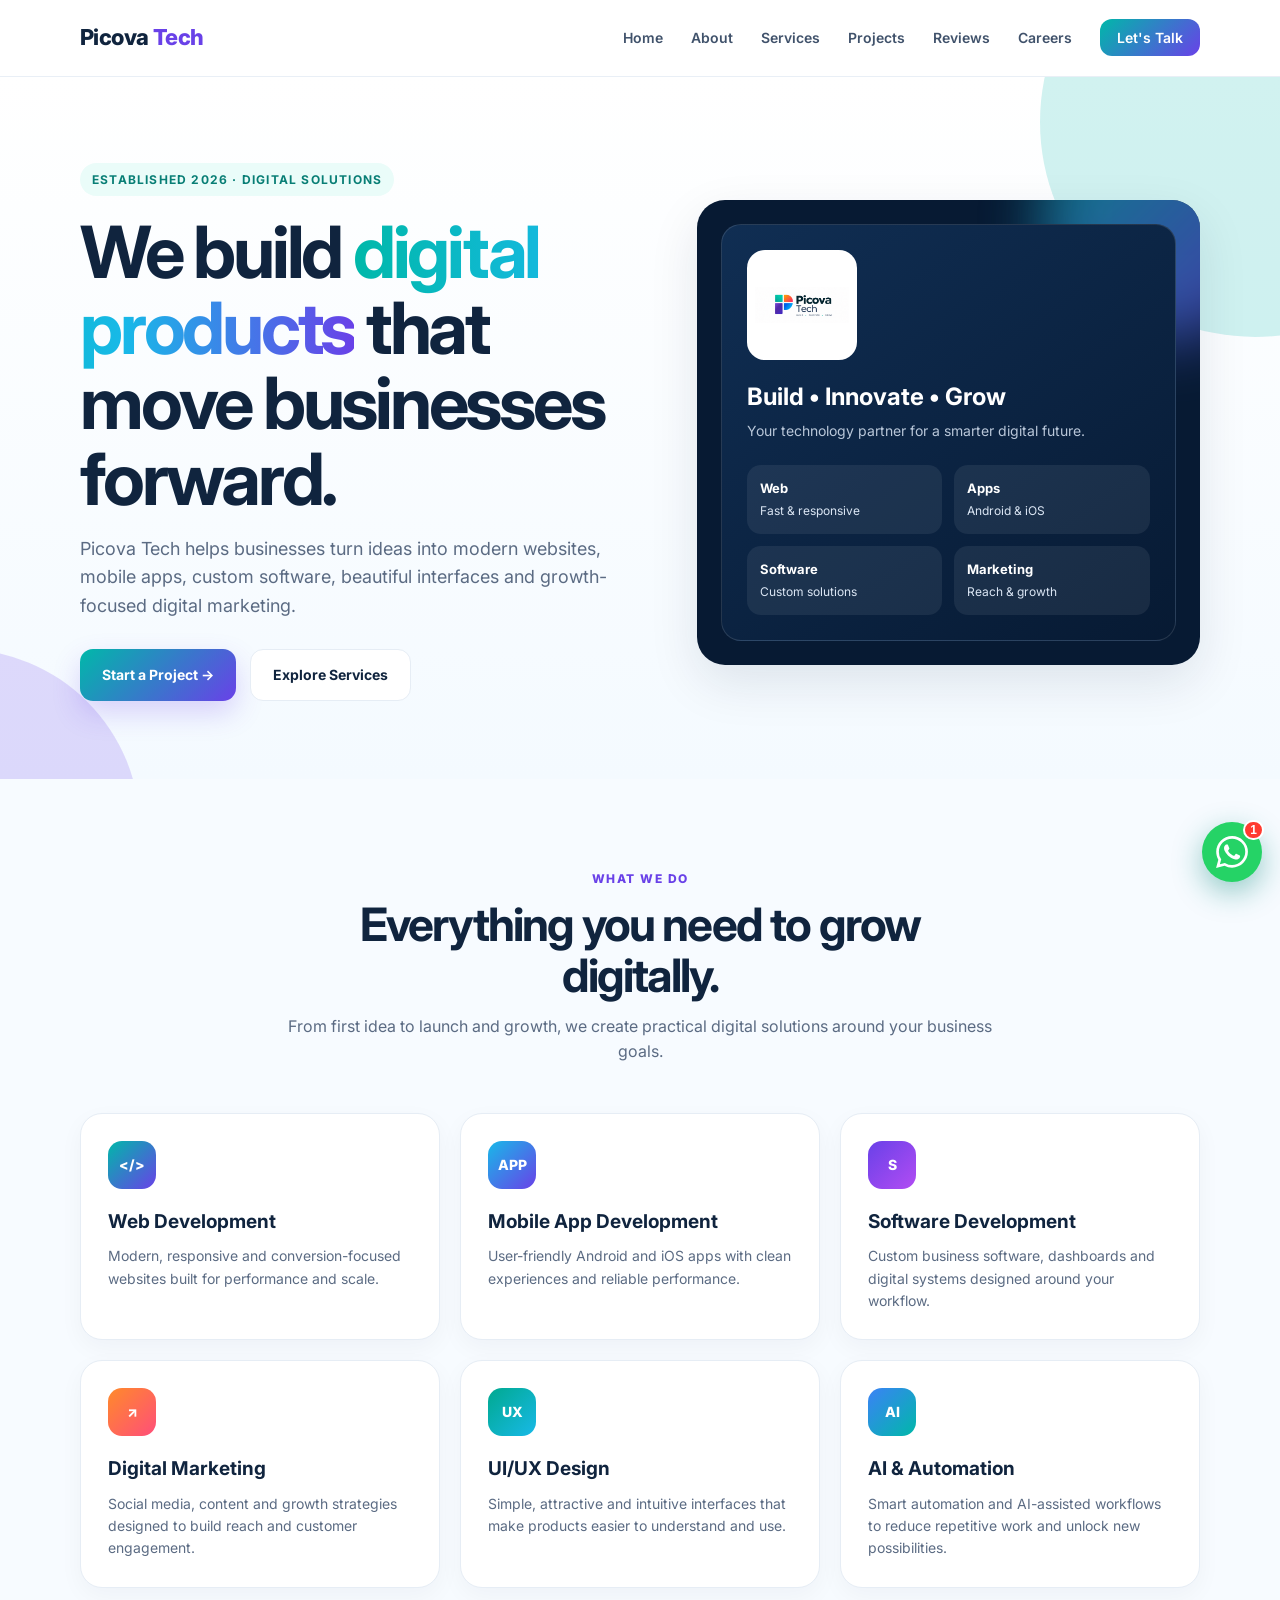
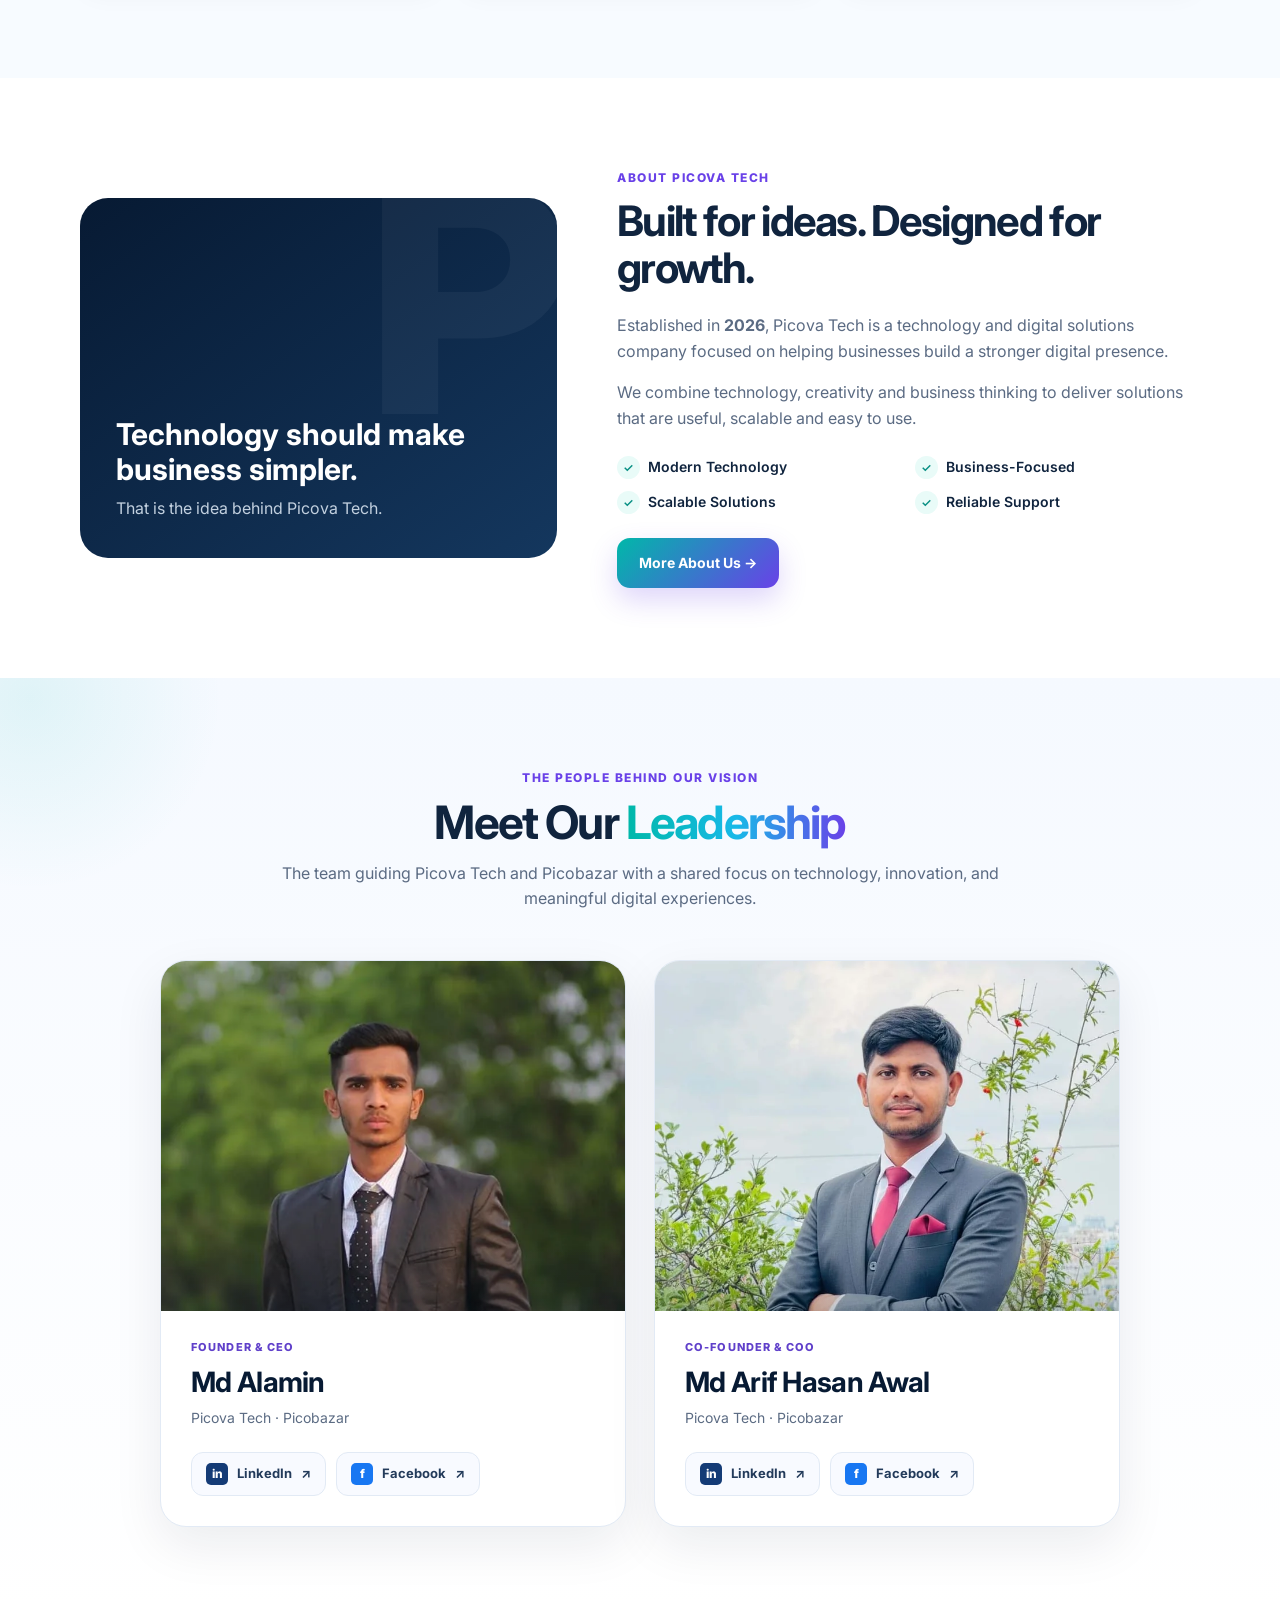
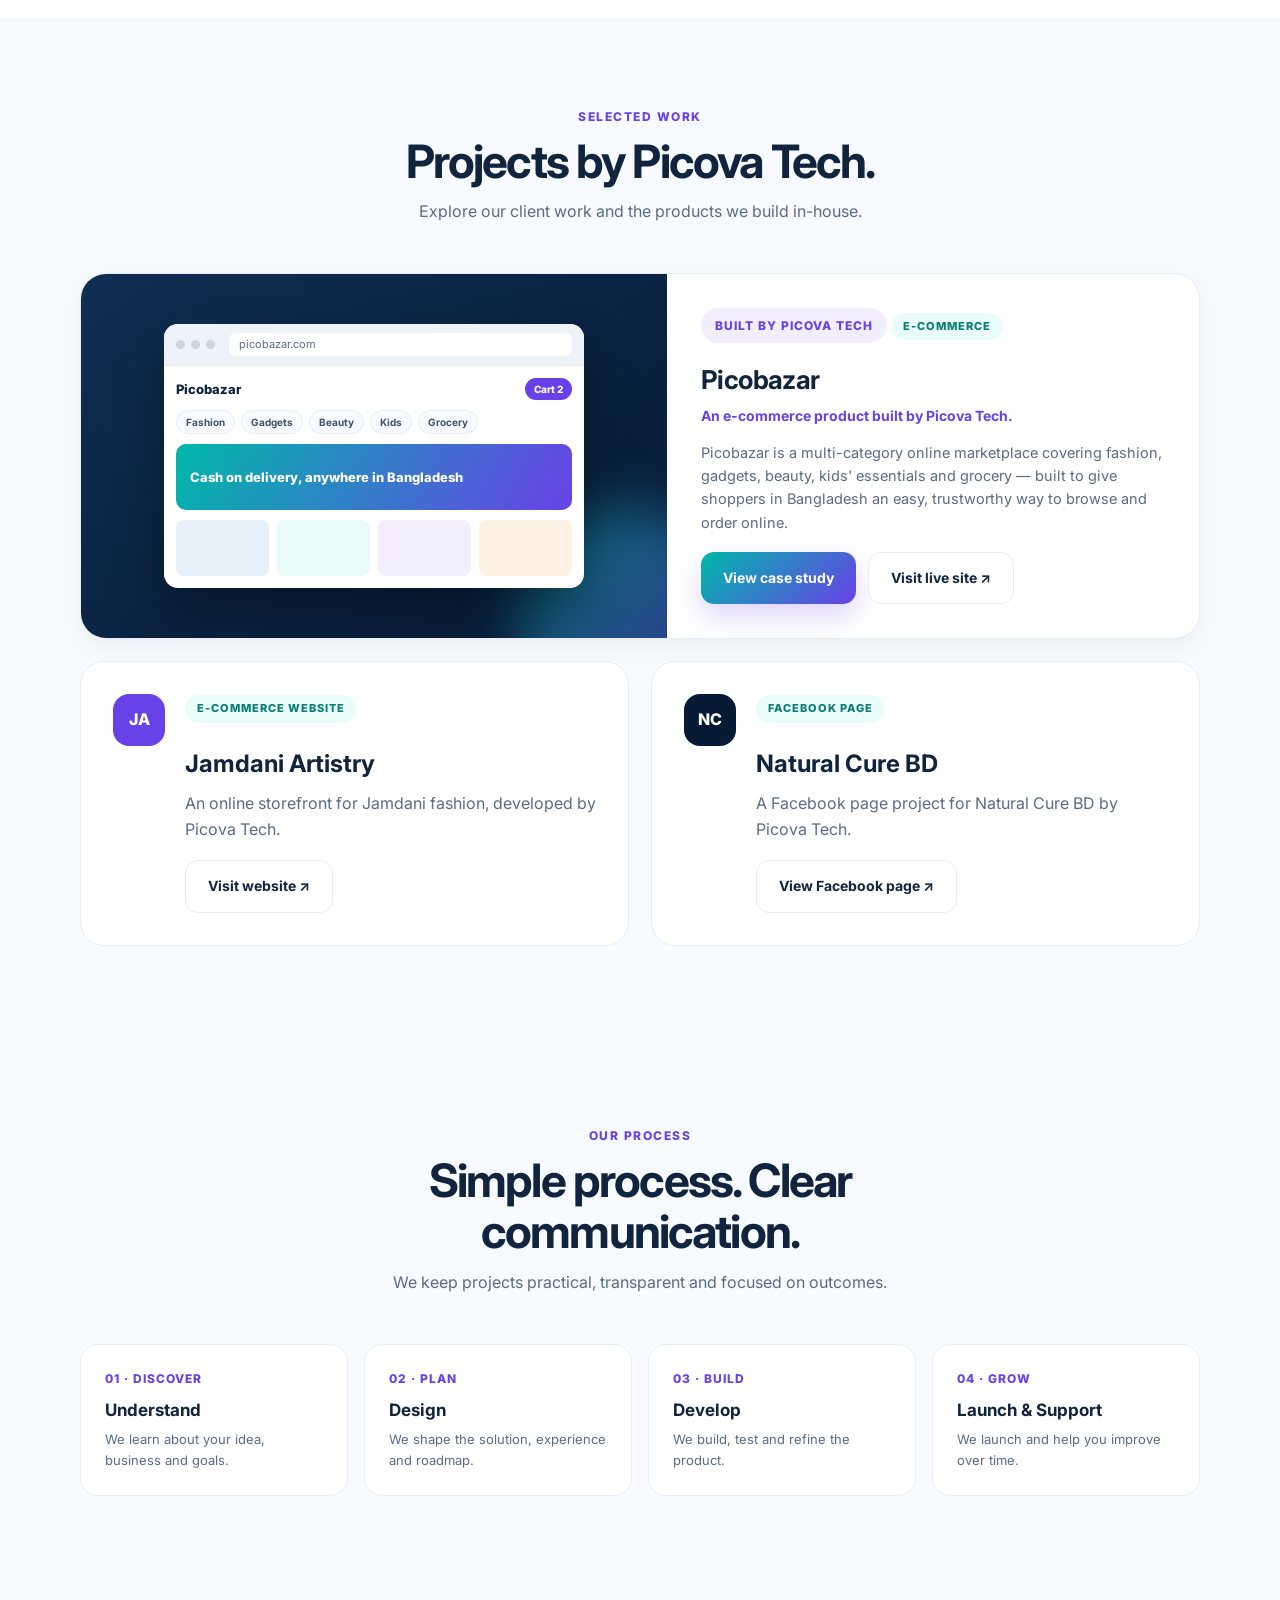
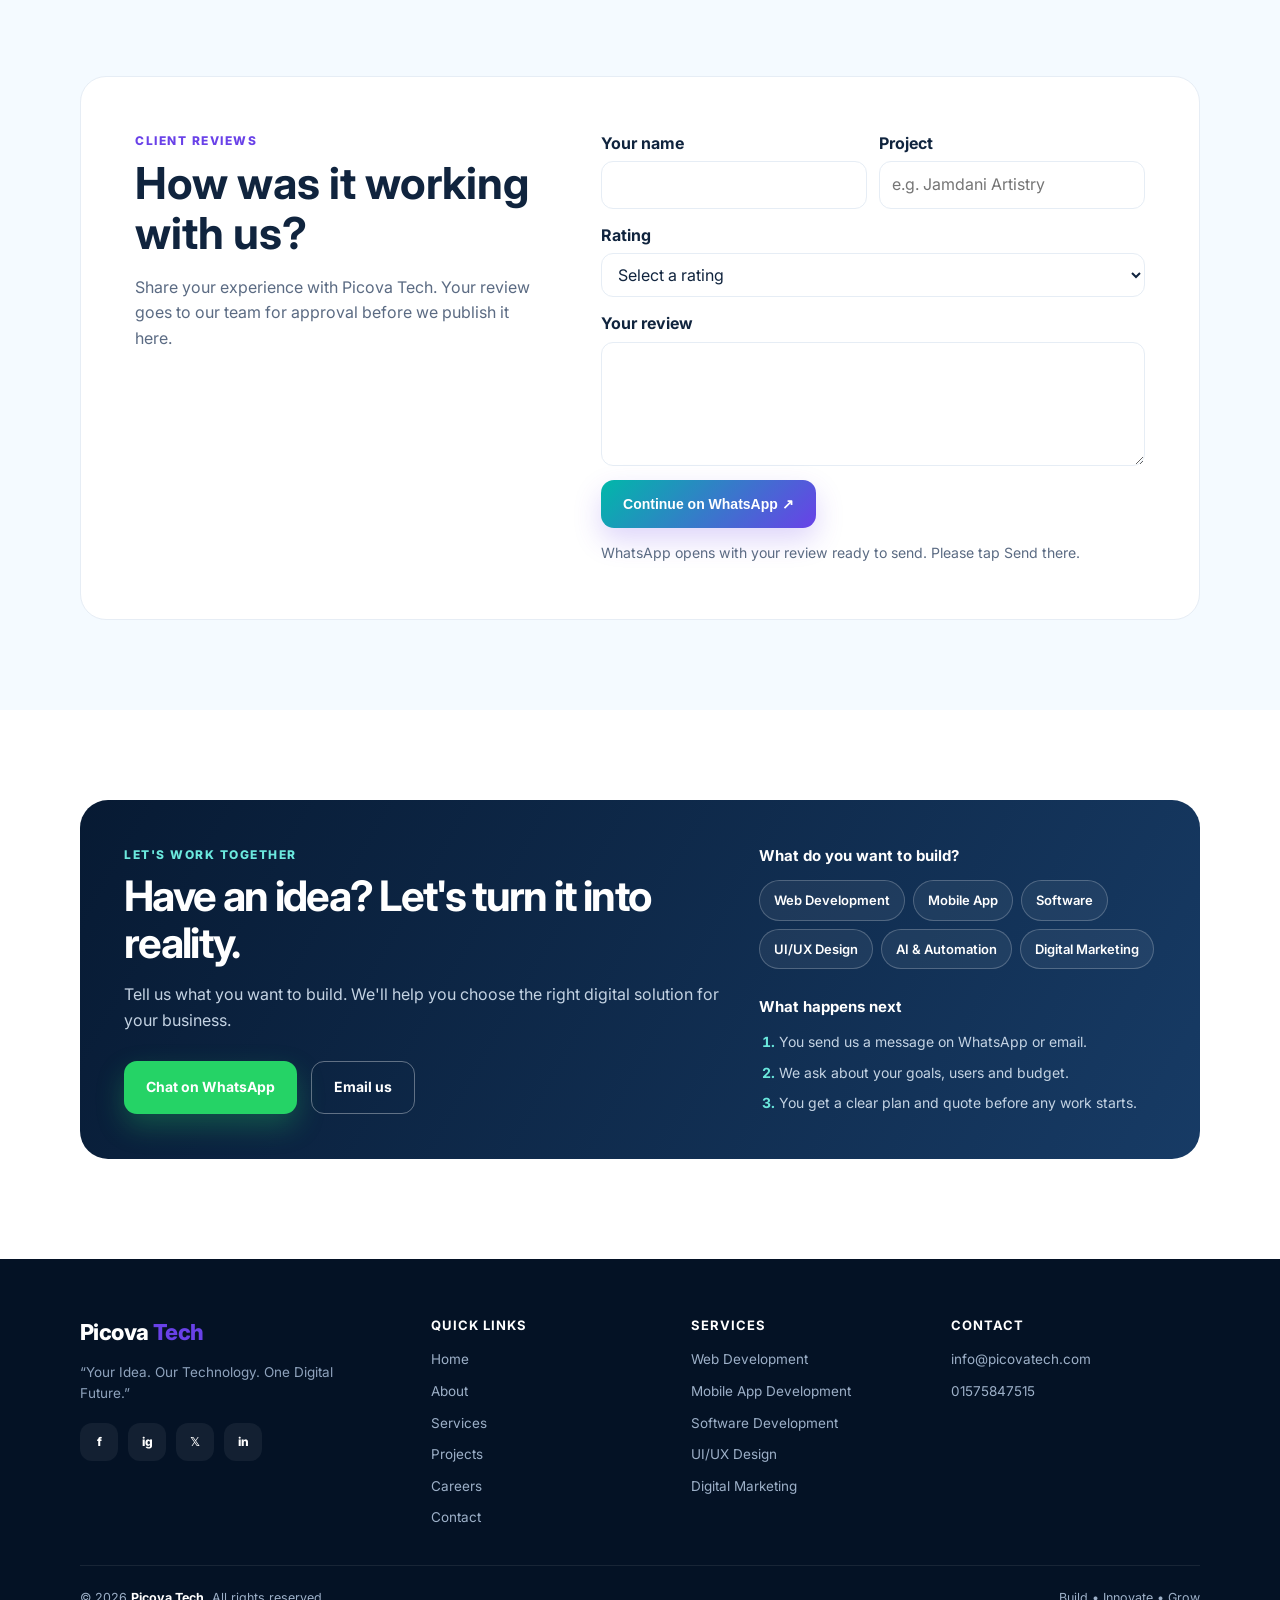
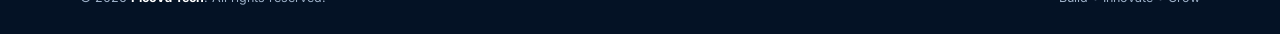
==== commit ce8f2169: "Add files via upload" ====
--- a/index.html
+++ b/index.html
@@ -63,6 +63,7 @@
         <li><a href="about.html">About</a></li>
         <li><a href="#services">Services</a></li>
         <li><a href="projects.html">Projects</a></li>
+        <li><a href="#reviews">Reviews</a></li>
         <li><a href="careers.html">Careers</a></li>
         <li><a href="#contact" class="nav-cta">Let's Talk</a></li>
       </ul>
@@ -143,12 +144,48 @@
   </div>
 </section>
 
+<section class="leadership-section" id="leadership" aria-labelledby="leadership-title">
+  <div class="container">
+    <div class="section-head">
+      <div class="kicker">The people behind our vision</div>
+      <h2 id="leadership-title">Meet Our <span class="gradient">Leadership</span></h2>
+      <p>The team guiding Picova Tech and Picobazar with a shared focus on technology, innovation, and meaningful digital experiences.</p>
+    </div>
+    <div class="leader-grid">
+      <article class="leader-card">
+        <div class="leader-photo-wrap"><img class="leader-photo" src="md-alamin.webp" alt="Portrait of Md Alamin" loading="lazy" decoding="async" width="640" height="800"><span class="leader-photo-accent" aria-hidden="true"></span></div>
+        <div class="leader-info">
+          <div class="leader-role">Founder &amp; CEO</div>
+          <h3>Md Alamin</h3>
+          <p>Picova Tech <span aria-hidden="true">·</span> Picobazar</p>
+          <div class="leader-links">
+            <a href="https://www.linkedin.com/in/alamin433545/" target="_blank" rel="noopener noreferrer" aria-label="Md Alamin on LinkedIn"><span class="leader-social-icon" aria-hidden="true">in</span> LinkedIn <span aria-hidden="true">↗</span></a>
+            <a href="https://www.facebook.com/alamin433545" target="_blank" rel="noopener noreferrer" aria-label="Md Alamin on Facebook"><span class="leader-social-icon" aria-hidden="true">f</span> Facebook <span aria-hidden="true">↗</span></a>
+          </div>
+        </div>
+      </article>
+      <article class="leader-card">
+        <div class="leader-photo-wrap"><img class="leader-photo" src="md-arif-hasan-awal.webp" alt="Portrait of Md Arif Hasan Awal" loading="lazy" decoding="async" width="640" height="800"><span class="leader-photo-accent" aria-hidden="true"></span></div>
+        <div class="leader-info">
+          <div class="leader-role">Co-Founder &amp; COO</div>
+          <h3>Md Arif Hasan Awal</h3>
+          <p>Picova Tech <span aria-hidden="true">·</span> Picobazar</p>
+          <div class="leader-links">
+            <a href="https://www.linkedin.com/in/md-arif-hasan-065535410/" target="_blank" rel="noopener noreferrer" aria-label="Md Arif Hasan Awal on LinkedIn"><span class="leader-social-icon" aria-hidden="true">in</span> LinkedIn <span aria-hidden="true">↗</span></a>
+            <a href="https://www.facebook.com/md.arif.hasan.awal.2025" target="_blank" rel="noopener noreferrer" aria-label="Md Arif Hasan Awal on Facebook"><span class="leader-social-icon" aria-hidden="true">f</span> Facebook <span aria-hidden="true">↗</span></a>
+          </div>
+        </div>
+      </article>
+    </div>
+  </div>
+</section>
+
 <section class="featured-project" id="featured-project" aria-labelledby="featured-project-title">
   <div class="container">
     <div class="section-head">
-      <div class="kicker">Featured project</div>
-      <h2 id="featured-project-title">A product built by Picova Tech.</h2>
-      <p>Beyond client work, we build our own digital products. Picobazar is our in-house e-commerce venture &mdash; designed, developed and maintained by the Picova Tech team.</p>
+      <div class="kicker">Selected work</div>
+      <h2 id="featured-project-title">Projects by Picova Tech.</h2>
+      <p>Explore our client work and the products we build in-house.</p>
     </div>
     <div class="project-card">
       <div class="project-media has-mock">
@@ -174,6 +211,27 @@
         </div>
       </div>
     </div>
+
+    <div class="portfolio-grid">
+      <article class="portfolio-card">
+        <div class="portfolio-mark" aria-hidden="true">JA</div>
+        <div class="portfolio-content">
+          <span class="project-cat">E-commerce website</span>
+          <h3>Jamdani Artistry</h3>
+          <p>An online storefront for Jamdani fashion, developed by Picova Tech.</p>
+          <a class="btn btn-light" href="https://www.jamdaniartistry.com/" target="_blank" rel="noopener noreferrer">Visit website ↗</a>
+        </div>
+      </article>
+      <article class="portfolio-card">
+        <div class="portfolio-mark" aria-hidden="true">NC</div>
+        <div class="portfolio-content">
+          <span class="project-cat">Facebook page</span>
+          <h3>Natural Cure BD</h3>
+          <p>A Facebook page project for Natural Cure BD by Picova Tech.</p>
+          <a class="btn btn-light" href="https://www.facebook.com/naturalcurebd2026" target="_blank" rel="noopener noreferrer">View Facebook page ↗</a>
+        </div>
+      </article>
+    </div>
   </div>
 </section>
 
@@ -189,6 +247,40 @@
       <div class="step"><div class="num">02 · PLAN</div><h3>Design</h3><p>We shape the solution, experience and roadmap.</p></div>
       <div class="step"><div class="num">03 · BUILD</div><h3>Develop</h3><p>We build, test and refine the product.</p></div>
       <div class="step"><div class="num">04 · GROW</div><h3>Launch &amp; Support</h3><p>We launch and help you improve over time.</p></div>
+    </div>
+  </div>
+</section>
+
+
+<section class="reviews" id="reviews" aria-labelledby="reviews-title">
+  <div class="container">
+    <div class="review-panel">
+      <div>
+        <div class="kicker">Client reviews</div>
+        <h2 id="reviews-title">How was it working with us?</h2>
+        <p>Share your experience with Picova Tech. Your review goes to our team for approval before we publish it here.</p>
+        <!-- Add approved testimonials here with the client's permission. -->
+      </div>
+      <form id="review-form" class="review-form">
+        <div class="review-fields">
+          <label>Your name<input name="reviewer" autocomplete="name" required maxlength="80"></label>
+          <label>Project<input name="project" required maxlength="100" placeholder="e.g. Jamdani Artistry"></label>
+        </div>
+        <label>Rating
+          <select name="rating" required>
+            <option value="">Select a rating</option>
+            <option value="5">5 — Excellent</option>
+            <option value="4">4 — Very good</option>
+            <option value="3">3 — Good</option>
+            <option value="2">2 — Fair</option>
+            <option value="1">1 — Poor</option>
+          </select>
+        </label>
+        <label>Your review<textarea name="review" required maxlength="800" rows="4"></textarea></label>
+        <button type="submit" class="btn btn-primary" disabled>Continue on WhatsApp ↗</button>
+        <p class="review-note" id="review-note" role="status">WhatsApp opens with your review ready to send. Please tap Send there.</p>
+        <noscript><p><a href="https://wa.me/8801575847515">Send your review on WhatsApp</a></p></noscript>
+      </form>
     </div>
   </div>
 </section>
--- a/styles.css
+++ b/styles.css
@@ -371,3 +371,108 @@
 .pick:hover{background:var(--wa);border-color:var(--wa)}
 .next{margin:0;padding-left:20px;display:grid;gap:8px;font-size:14px;color:#c4d3e3}
 .next li::marker{color:#6be9de;font-weight:700}
+
+/* Client portfolio and review form */
+.portfolio-grid {
+  display: grid;
+  grid-template-columns: repeat(2, minmax(0, 1fr));
+  gap: 22px;
+}
+.project-card + .portfolio-grid { margin-top: 22px; }
+.portfolio-card {
+  display: grid;
+  grid-template-columns: auto minmax(0, 1fr);
+  gap: 20px;
+  padding: clamp(20px, 3vw, 32px);
+  border: 1px solid var(--line);
+  border-radius: 24px;
+  background: #fff;
+  transition: box-shadow .25s ease, transform .25s ease;
+}
+.portfolio-mark {
+  display: grid;
+  place-items: center;
+  width: 52px;
+  height: 52px;
+  border-radius: 16px;
+  background: var(--purple);
+  color: #fff;
+  font-weight: 800;
+}
+.portfolio-card:nth-child(2) .portfolio-mark { background: #071a33; }
+.portfolio-content h3 { margin: 8px 0 0; font-size: 24px; }
+.portfolio-content p { color: var(--muted); margin: 8px 0 18px; }
+.reviews { background: #f4faff; scroll-margin-top: calc(var(--header-h) + 16px); }
+.review-panel {
+  display: grid;
+  grid-template-columns: minmax(0, .85fr) minmax(0, 1.15fr);
+  gap: clamp(24px, 5vw, 64px);
+  align-items: start;
+  background: #fff;
+  padding: clamp(20px, 5vw, 54px);
+  border: 1px solid var(--line);
+  border-radius: 26px;
+}
+.review-panel h2 { margin: 8px 0; font-size: clamp(27px, 4vw, 44px); line-height: 1.15; }
+.review-panel p { color: var(--muted); }
+.review-form { display: grid; gap: 14px; justify-items: start; }
+.review-fields { display: grid; grid-template-columns: repeat(2, minmax(0, 1fr)); gap: 12px; width: 100%; }
+.review-form label { display: grid; gap: 5px; width: 100%; font-weight: 700; }
+.review-form input, .review-form select, .review-form textarea {
+  width: 100%;
+  min-width: 0;
+  border: 1px solid var(--line);
+  border-radius: 12px;
+  padding: 10px 12px;
+  background: #fff;
+  color: inherit;
+  font: inherit;
+  font-weight: 400;
+}
+.review-form textarea { resize: vertical; }
+.review-form :focus-visible { outline: 2px solid var(--purple); outline-offset: 2px; }
+.review-note { margin: 0; font-size: .88rem; }
+
+@media (max-width: 760px) {
+  .portfolio-grid, .review-panel { grid-template-columns: 1fr; }
+}
+@media (max-width: 440px) {
+  .review-fields, .portfolio-card { grid-template-columns: 1fr; }
+}
+@media (prefers-reduced-motion: no-preference) {
+  @keyframes portfolio-enter {
+    from { opacity: 0; transform: translateY(14px); }
+    to { opacity: 1; transform: translateY(0); }
+  }
+  .hero-grid > *, .page-hero .container, .in-view {
+    animation: portfolio-enter .55s ease backwards;
+  }
+  .hero-card, .portfolio-card:nth-child(2).in-view { animation-delay: .1s; }
+  @media (hover: hover) {
+    .portfolio-card:hover { transform: translateY(-4px); box-shadow: var(--shadow); }
+  }
+}
+.review-form button:disabled { opacity: .6; cursor: default; }
+
+/* Leadership profiles — About and homepage */
+.leadership-section{background:linear-gradient(180deg,#f5f9ff 0%,#fff 100%);position:relative;overflow:hidden}
+.leadership-section::before{content:"";position:absolute;left:-170px;top:-180px;width:400px;height:400px;border-radius:50%;background:radial-gradient(circle,rgba(0,184,169,.09),transparent 68%);pointer-events:none}
+.leader-grid{display:grid;grid-template-columns:repeat(2,minmax(0,1fr));gap:28px;max-width:960px;margin:0 auto}
+.leader-card{background:#fff;border:1px solid #e2eaf5;border-radius:26px;overflow:hidden;box-shadow:0 18px 50px rgba(7,26,51,.08);transition:transform .25s ease,box-shadow .25s ease;min-width:0}
+.leader-card:hover{transform:translateY(-5px);box-shadow:0 24px 60px rgba(7,26,51,.14)}
+.leader-photo-wrap{height:350px;position:relative;overflow:hidden;background:linear-gradient(135deg,#dcebef,#d8dced)}
+.leader-photo{display:block;width:100%;height:100%;object-fit:cover;object-position:center 23%;transition:transform .45s ease}
+.leader-card:hover .leader-photo{transform:scale(1.035)}
+.leader-photo-accent{position:absolute;inset:auto 0 0;height:65px;background:linear-gradient(to top,rgba(7,26,51,.2),transparent);pointer-events:none}
+.leader-info{padding:28px 30px 30px}
+.leader-role{color:#6040ca;text-transform:uppercase;letter-spacing:1.1px;font-weight:800;font-size:11px}
+.leader-info h3{font-size:clamp(22px,2.3vw,28px);letter-spacing:-.7px;line-height:1.2;margin:9px 0 8px;color:#071a33}
+.leader-info p{font-size:14px;color:#5b6b83;margin:0 0 22px}
+.leader-links{display:flex;gap:10px;flex-wrap:wrap}
+.leader-links a{display:inline-flex;align-items:center;gap:9px;padding:10px 14px;border-radius:12px;border:1px solid #e2eaf5;background:#f8faff;color:#233b5b;font-size:13px;font-weight:700;transition:background .2s,border-color .2s,transform .2s}
+.leader-links a:hover{background:#ecf5ff;border-color:#b6d7f0;transform:translateY(-2px)}
+.leader-social-icon{display:inline-grid;place-items:center;background:#143b76;color:#fff;width:22px;height:22px;border-radius:5px;font-size:12px;font-weight:800;line-height:1}
+.leader-links a:nth-child(2) .leader-social-icon{background:#1877f2}
+@media(max-width:700px){.leader-grid{grid-template-columns:1fr;max-width:460px;gap:22px}.leader-photo-wrap{height:340px}.leader-info{padding:24px}.leadership-section{padding:65px 0}}
+@media(max-width:400px){.leader-photo-wrap{height:300px}.leader-links a{font-size:12px;padding:9px 11px}}
+@media(prefers-reduced-motion:reduce){.leader-card,.leader-photo,.leader-links a{transition:none}}
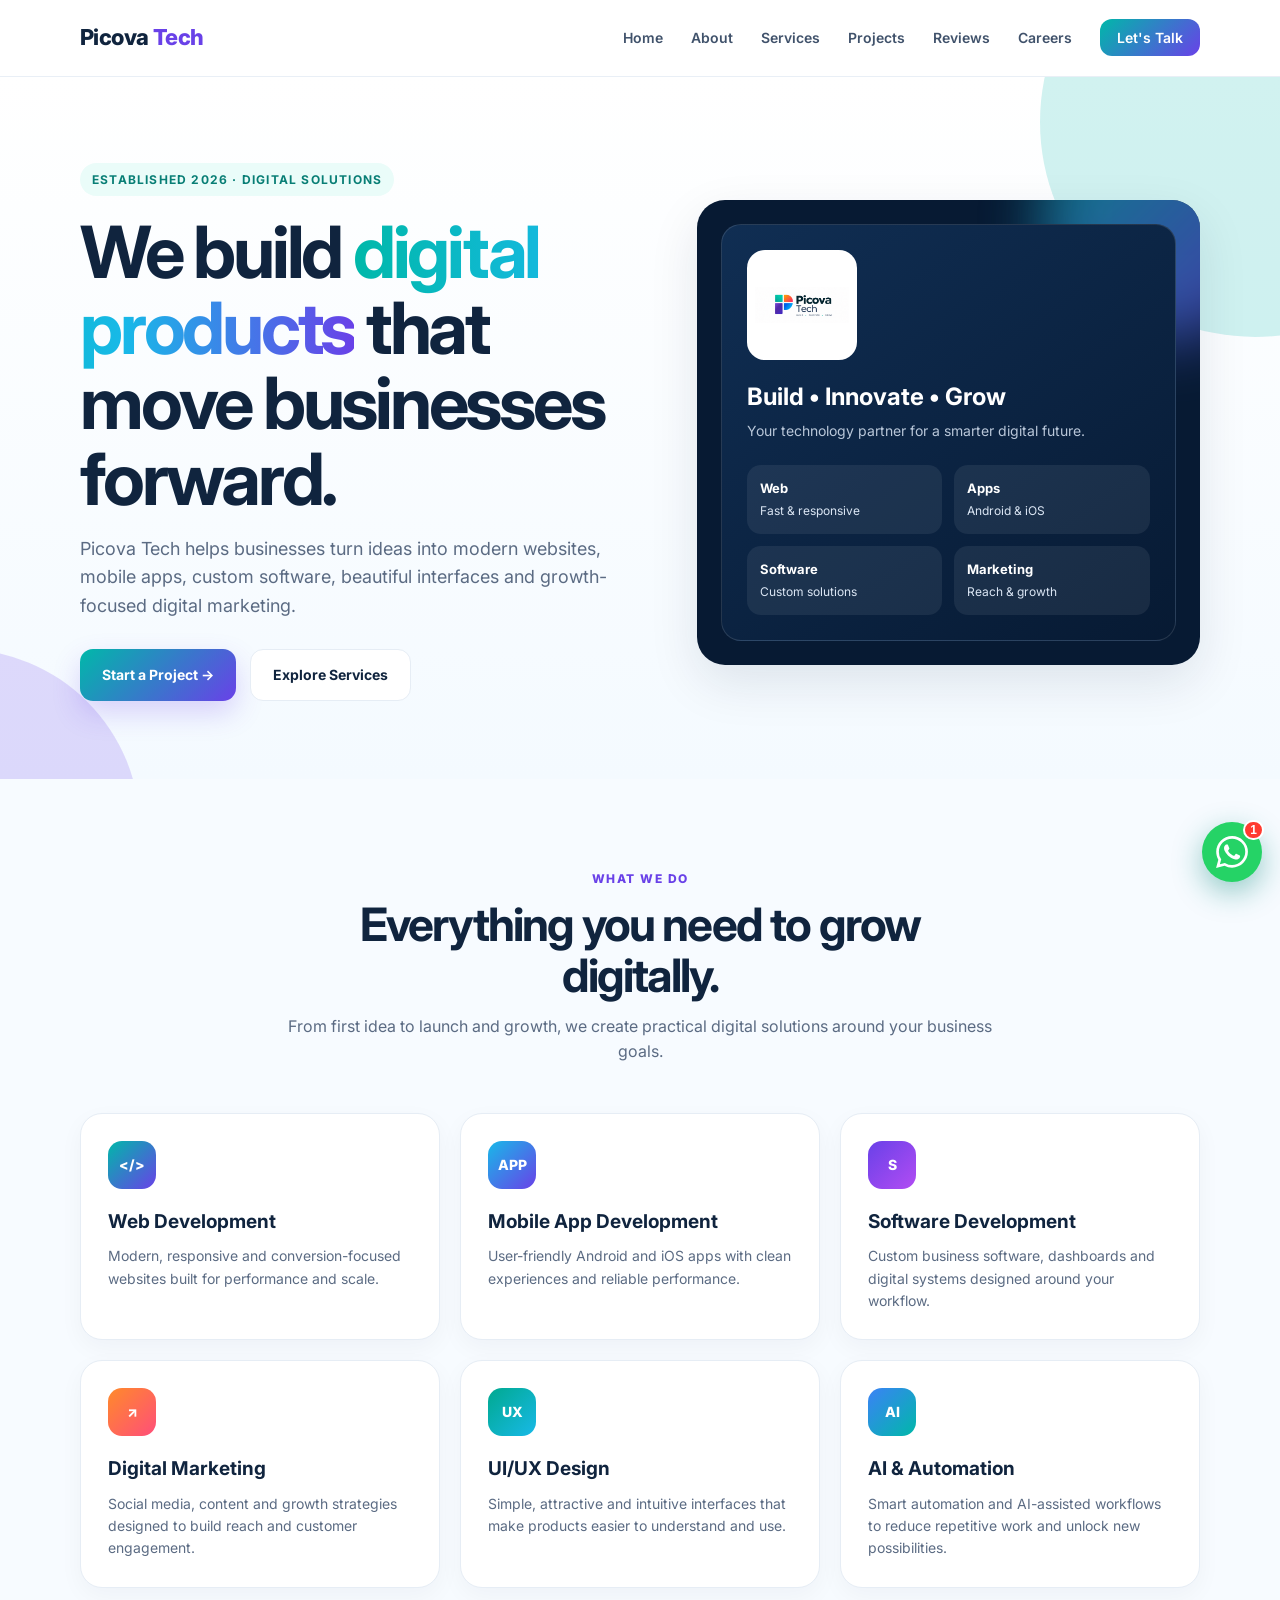
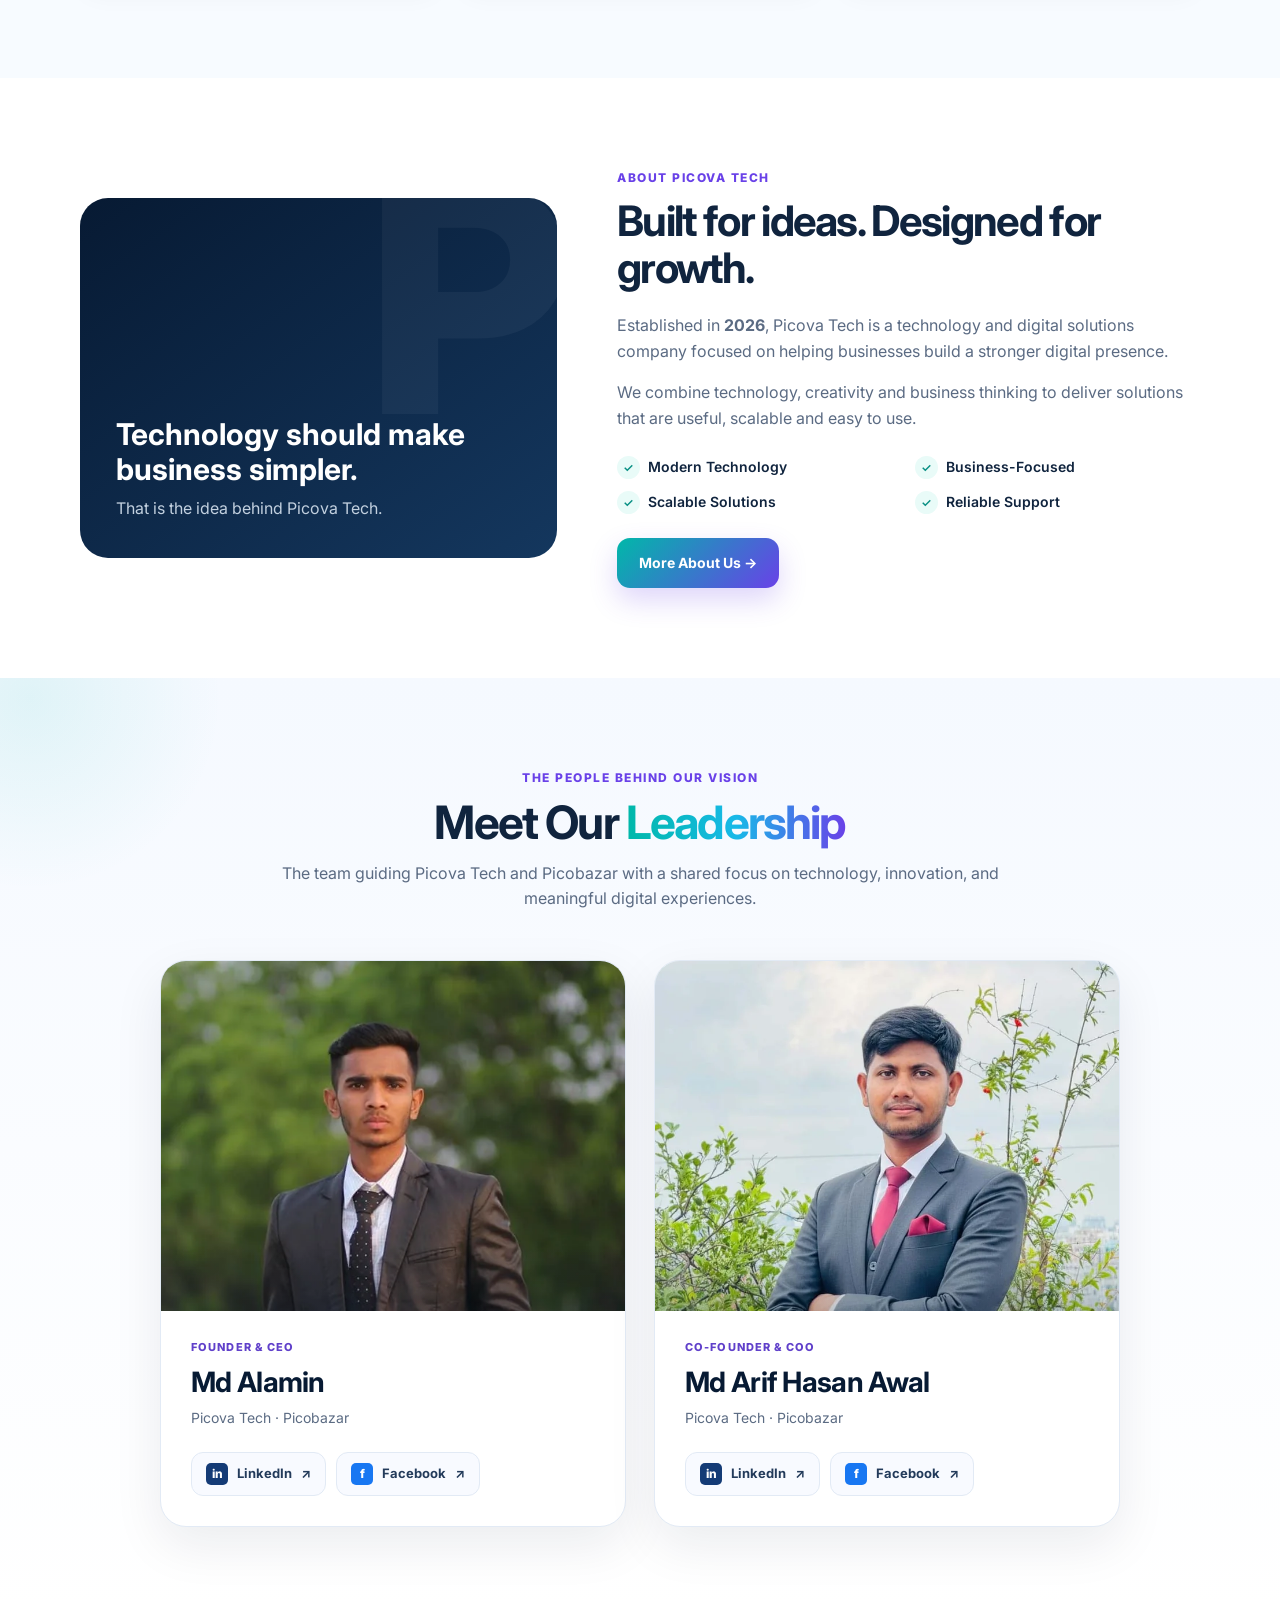
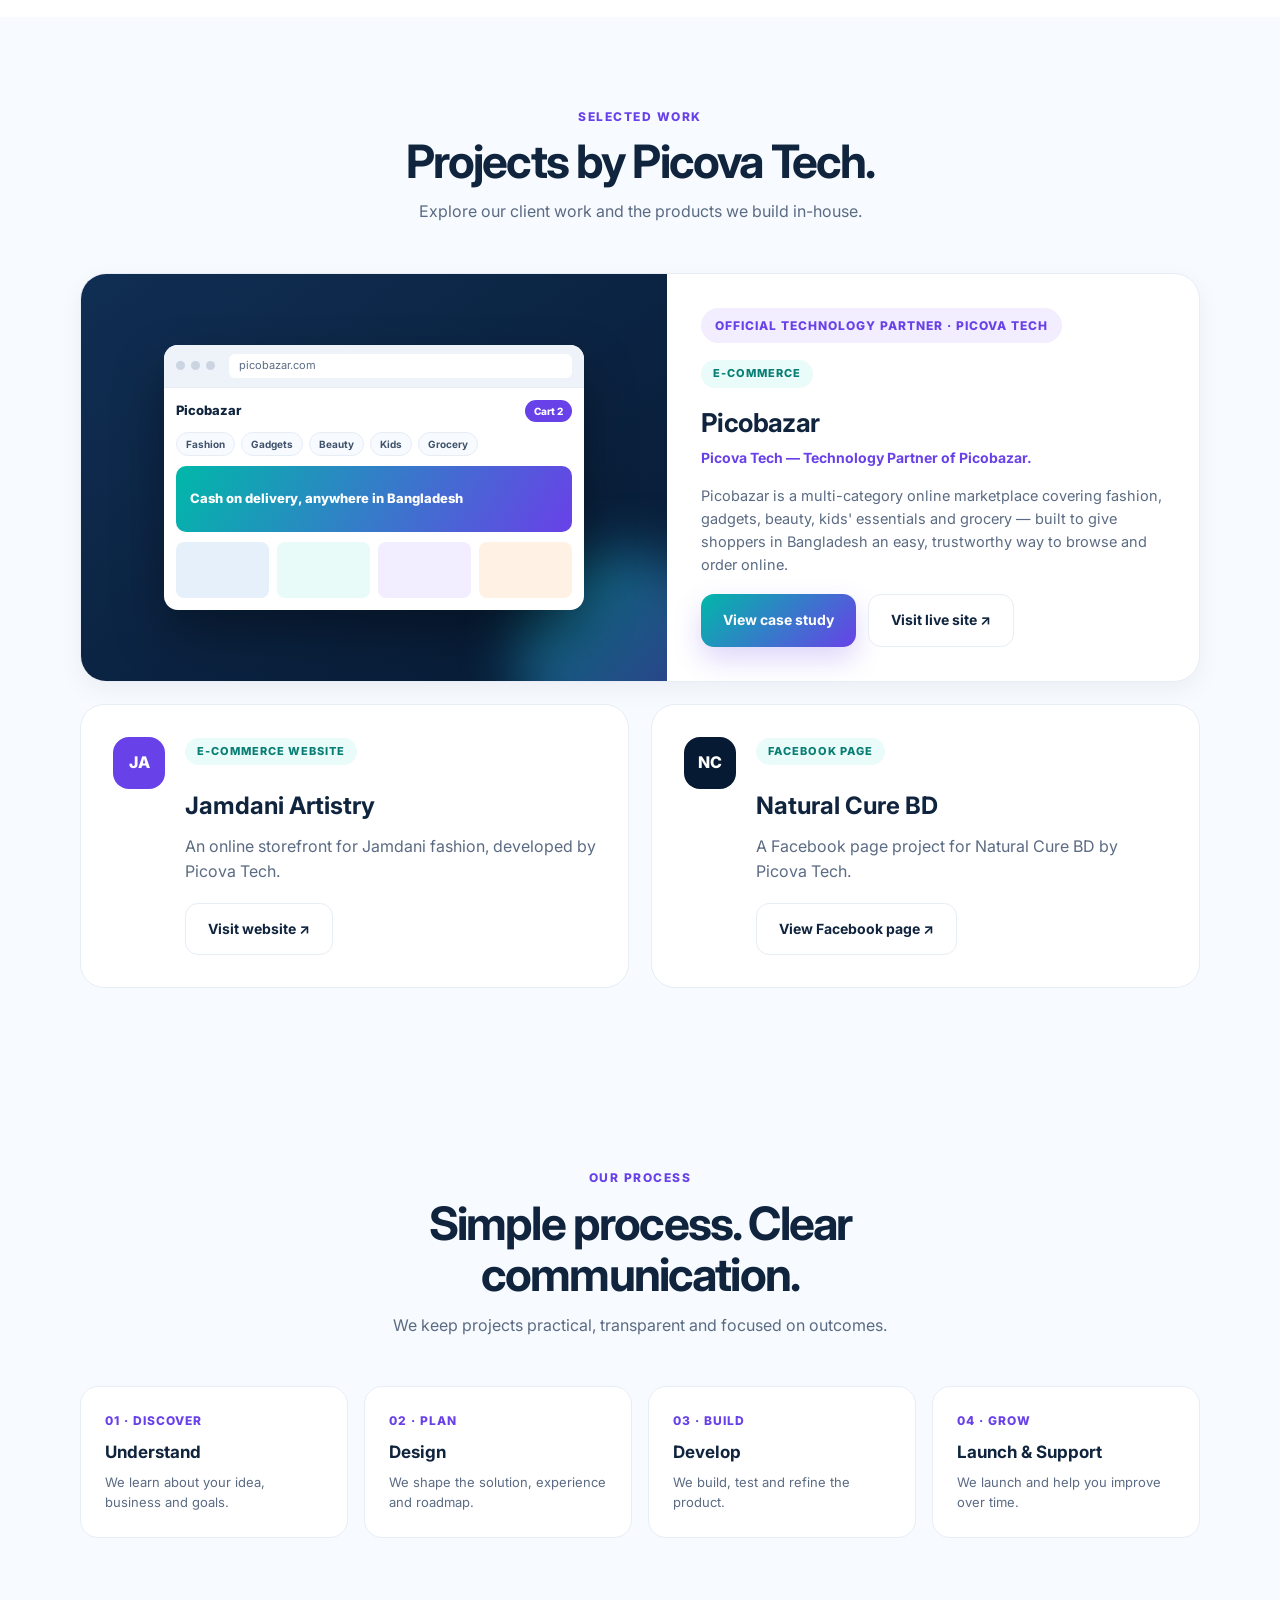
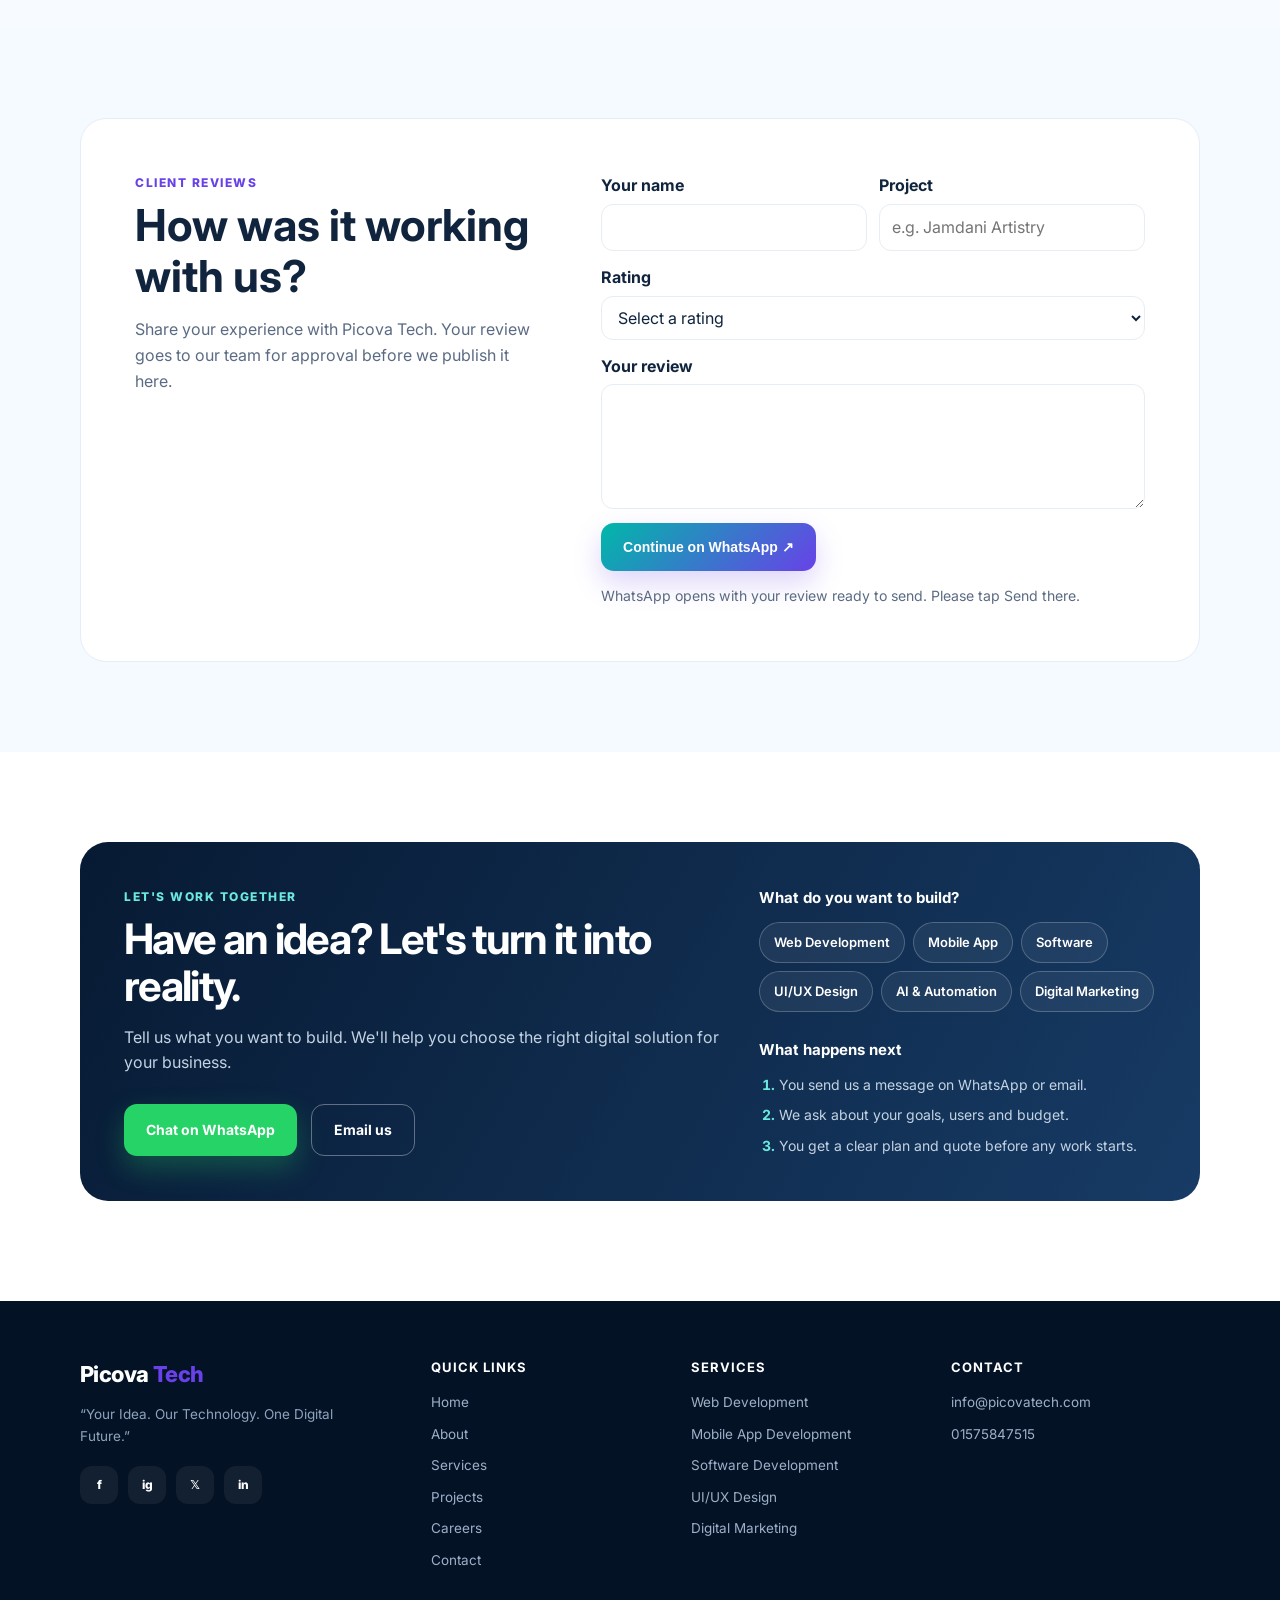
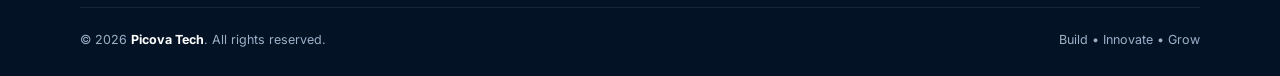
==== commit ab8eda2c: "Add files via upload" ====
--- a/index.html
+++ b/index.html
@@ -200,10 +200,10 @@
         </div>
       </div>
       <div class="project-body">
-        <span class="rel-badge">Built by Picova Tech</span>
+        <span class="rel-badge">Official Technology Partner · Picova Tech</span>
         <span class="project-cat">E-commerce</span>
         <h3>Picobazar</h3>
-        <p class="project-tagline">An e-commerce product built by Picova Tech.</p>
+        <p class="project-tagline">Picova Tech — Technology Partner of Picobazar.</p>
         <p class="desc">Picobazar is a multi-category online marketplace covering fashion, gadgets, beauty, kids' essentials and grocery &mdash; built to give shoppers in Bangladesh an easy, trustworthy way to browse and order online.</p>
         <div class="project-actions">
           <a class="btn btn-primary" href="picobazar.html">View case study</a>
--- a/styles.css
+++ b/styles.css
@@ -476,3 +476,19 @@
 @media(max-width:700px){.leader-grid{grid-template-columns:1fr;max-width:460px;gap:22px}.leader-photo-wrap{height:340px}.leader-info{padding:24px}.leadership-section{padding:65px 0}}
 @media(max-width:400px){.leader-photo-wrap{height:300px}.leader-links a{font-size:12px;padding:9px 11px}}
 @media(prefers-reduced-motion:reduce){.leader-card,.leader-photo,.leader-links a{transition:none}}
+
+/* Picobazar — featured technology partnership */
+.partner-highlight-section{padding:0 0 42px;background:#fff}
+.partner-highlight{position:relative;isolation:isolate;display:flex;align-items:center;gap:25px;padding:30px 34px;border-radius:24px;overflow:hidden;background:linear-gradient(112deg,#081c3a,#15386c 69%,#175a80);color:white;box-shadow:0 18px 45px rgba(8,28,58,.16)}
+.partner-highlight:after{content:"";position:absolute;z-index:-1;width:340px;height:340px;right:-130px;top:-170px;border-radius:50%;background:radial-gradient(circle,rgba(57,213,192,.23),transparent 72%)}
+.partner-symbol{width:78px;height:78px;flex:0 0 78px;display:grid;place-items:center;font-size:27px;letter-spacing:-1.5px;font-weight:800;border-radius:22px;background:linear-gradient(145deg,#33d4c0,#276bcc);box-shadow:0 10px 22px rgba(0,0,0,.15)}
+.partner-highlight-copy{flex:1;min-width:0}
+.partner-eyebrow{display:inline-flex;border:1px solid rgba(91,232,216,.45);border-radius:30px;padding:6px 11px;color:#8ef4dd;text-transform:uppercase;font-size:11px;font-weight:800;letter-spacing:1px;margin-bottom:10px}
+.partner-highlight h2{font-size:clamp(24px,3vw,36px);line-height:1.15;color:white;letter-spacing:-1px;margin:0 0 10px}
+.partner-highlight h2 span{color:#68decb;padding:0 3px}
+.partner-highlight p{margin:0;color:#d4e2f6;font-size:14px;line-height:1.7;max-width:660px}
+.partner-visit{display:inline-flex;align-items:center;justify-content:center;white-space:nowrap;flex-shrink:0;text-decoration:none;background:white;color:#10305d;font-weight:800;font-size:13px;padding:13px 18px;border-radius:12px;transition:transform .2s,background .2s}
+.partner-visit:hover{background:#e9fff9;transform:translateY(-2px)}
+@media(max-width:850px){.partner-highlight{flex-wrap:wrap}.partner-visit{margin-left:103px}}
+@media(max-width:600px){.partner-highlight{padding:25px 22px;gap:16px}.partner-symbol{width:55px;height:55px;flex-basis:55px;border-radius:15px;font-size:19px}.partner-highlight-copy{flex-basis:calc(100% - 72px)}.partner-highlight h2{font-size:24px}.partner-visit{margin:0;width:100%}}
+@media(prefers-reduced-motion:reduce){.partner-visit{transition:none}}
